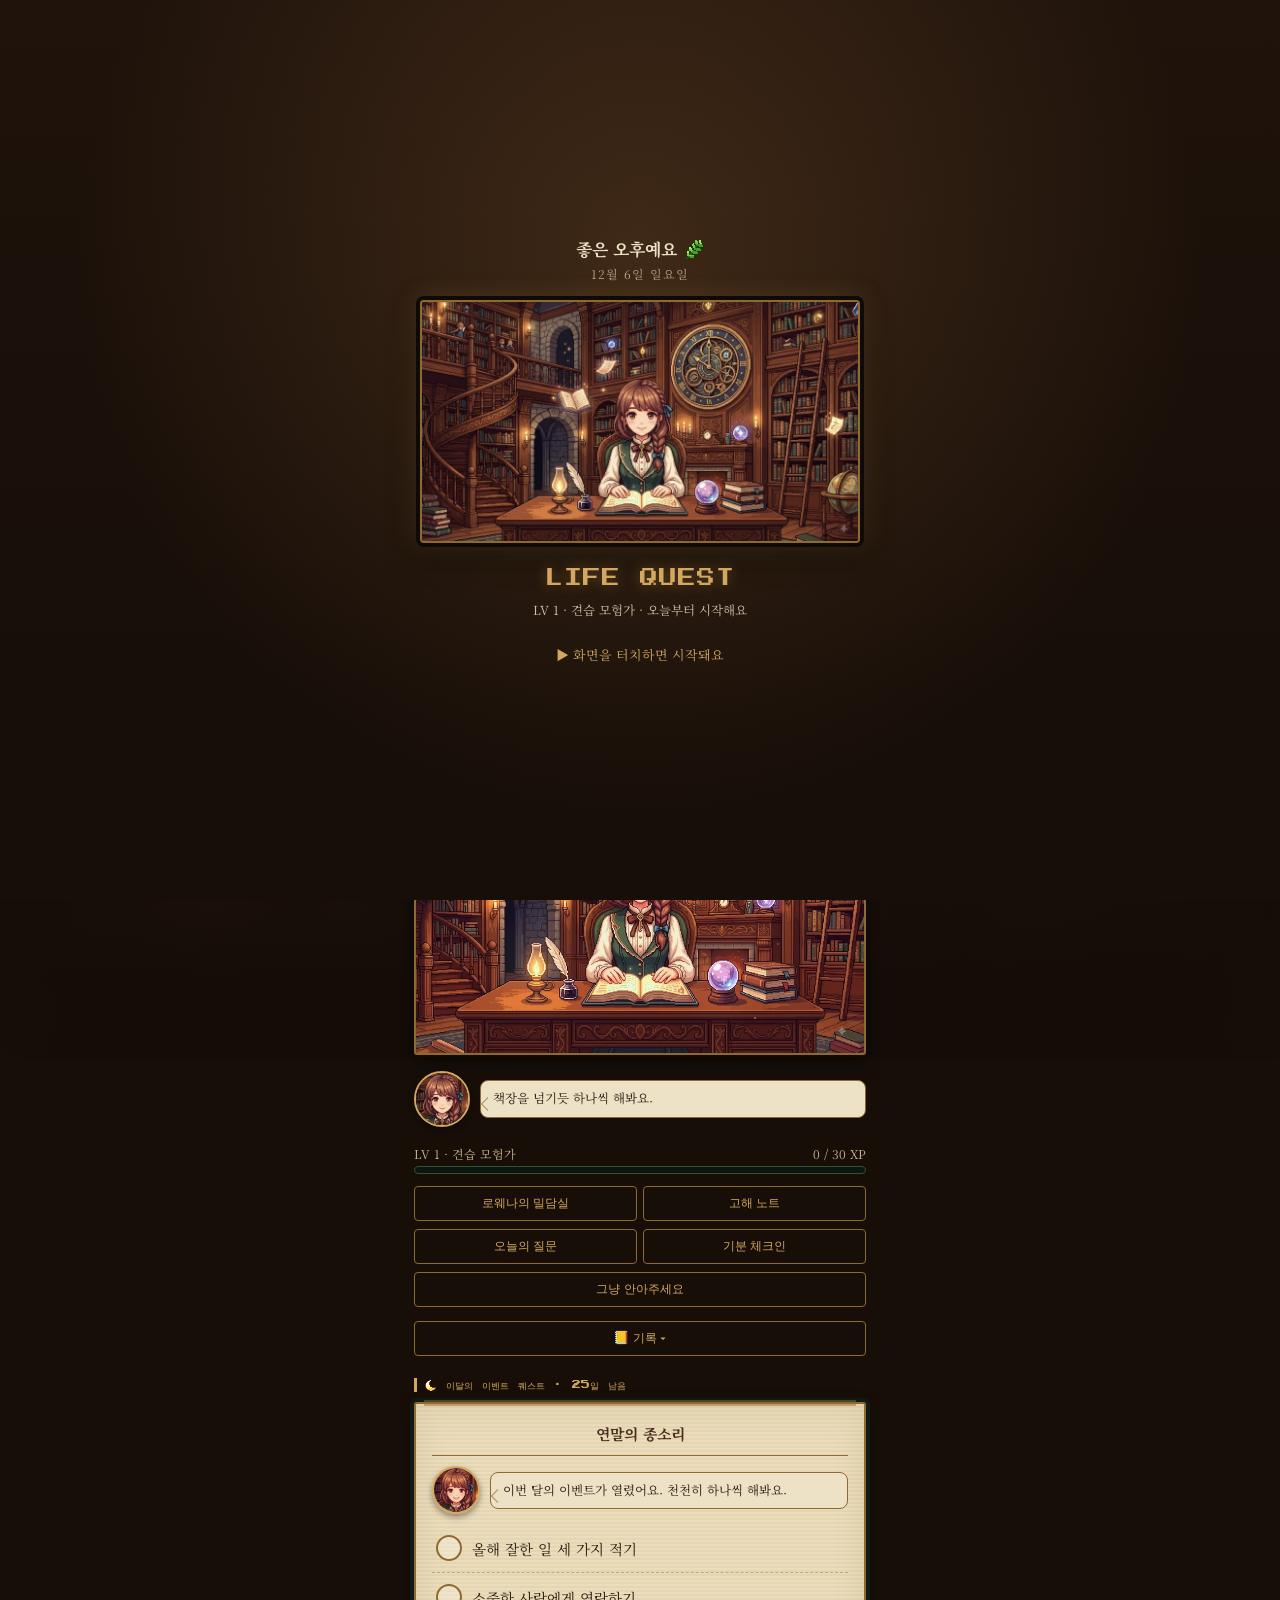
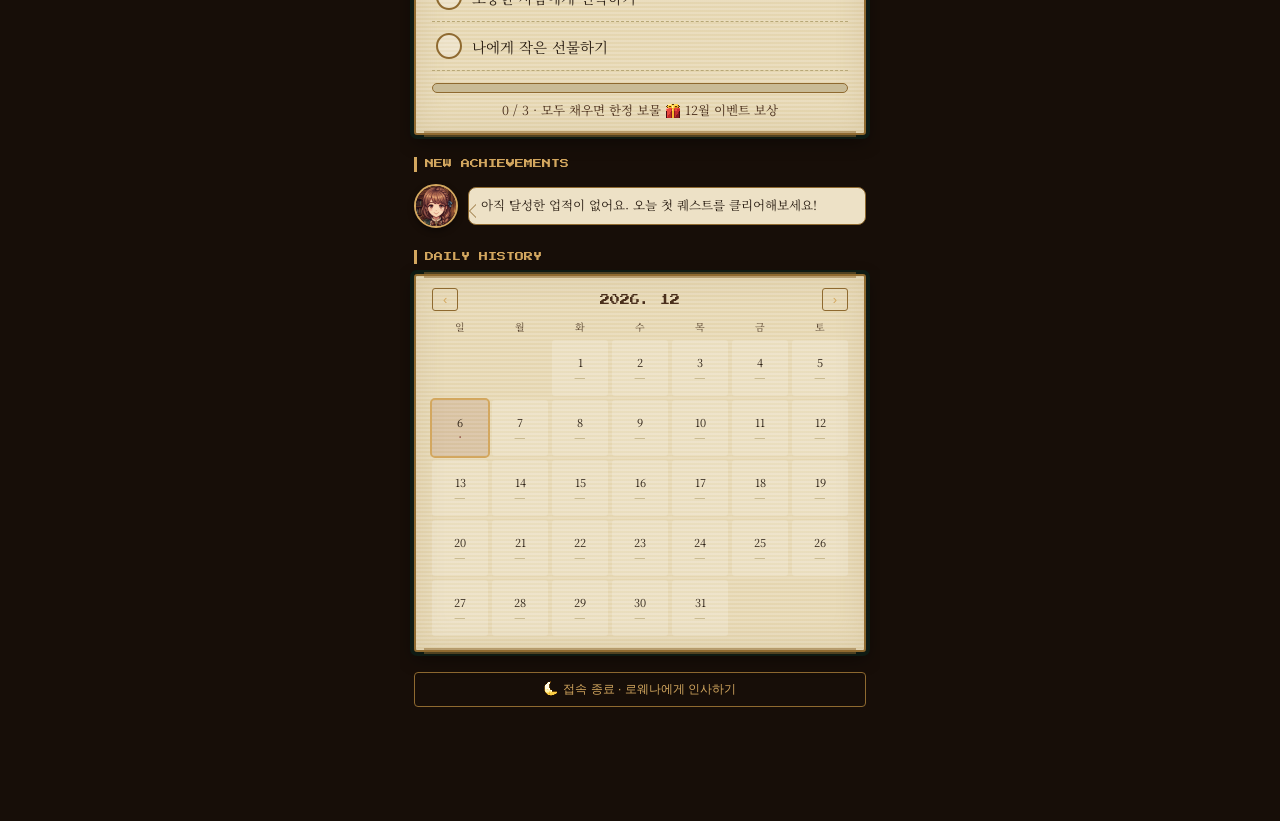
==== index.html @ e491087d "core.js를 다섯 파일로 나누기 (업데이트 묶음 작업 중) - core.js(훅·대사 창고·상태·저장·홈) / core-quests.js / core-confess.js / c" ====
<!DOCTYPE html>
<html lang="ko">
<head>
<meta charset="UTF-8">
<meta name="viewport" content="width=device-width, initial-scale=1, minimum-scale=1, maximum-scale=1, user-scalable=no, viewport-fit=cover">
<title>LIFE QUEST</title>
<meta name="apple-mobile-web-app-capable" content="yes">
<meta name="mobile-web-app-capable" content="yes">
<meta name="apple-mobile-web-app-status-bar-style" content="black-translucent">
<meta name="apple-mobile-web-app-title" content="LIFE QUEST">
<meta name="theme-color" content="#0b140e">
<link rel="apple-touch-icon" href="assets/743d3d128d.png">
<link href="https://fonts.googleapis.com/css2?family=Press+Start+2P&family=Cinzel:wght@500;700&family=Noto+Serif+KR:wght@400;600;700&family=Noto+Sans+KR:wght@400;500;700&display=swap" rel="stylesheet">
<style>
:root{
  --bg:#170e08; --bg2:#1e130a;
  --parch:#ede1c6; --parch2:#e2d2a9;
  --gold:#d3a75f; --gold-d:#8f6a30;
  --ink:#2b1f14; --ink-soft:#5a4530;
  --teal:#4d6b40; --burgundy:#7a3229; --brown:#4a2f1c;
  --ok:#5a7a3e;
  box-sizing:border-box; padding-top:env(safe-area-inset-top,0px); padding-bottom:env(safe-area-inset-bottom,0px);
}
*{box-sizing:border-box;}
html{background:#170e08 !important;} body{background:transparent !important;} #bgBase{position:fixed;left:0;top:0;right:0;bottom:-160px;z-index:-2;pointer-events:none;background-color:#170e08;} html::before{content:"";position:fixed;top:0;left:0;right:0;height:env(safe-area-inset-top,0px);background:#0b140e;z-index:99999;pointer-events:none;} html,body{height:100%;}
body{
  margin:0; background: radial-gradient(ellipse at 50% 0%, #241609 0%, var(--bg) 65%);
  background-attachment:fixed;
  color:var(--parch); font-family:'Noto Serif KR',serif; overflow-x:hidden;
}
.app{max-width:480px;margin:0 auto;min-height:100vh;display:flex;flex-direction:column;position:relative;}
header.top{
  padding:18px 16px 10px; text-align:center; border-bottom:1px solid #2a3d2c;
  background:linear-gradient(#0f1c13,#0e1a13);
}
header.top h1{
  font-family:'Press Start 2P',cursive; letter-spacing:1px; font-size:15px; margin:0; color:var(--gold); line-height:1.5;
  text-shadow:0 0 12px rgba(201,162,75,.25);
}
header.top .date{font-size:12px; color:#9db091; margin-top:4px; letter-spacing:1px;}
main{flex:1; padding:16px 14px calc(104px + env(safe-area-inset-bottom,0px)); overflow-y:auto;}
.screen{display:none;} .screen.active{display:block;}

.scroll-panel{
  background: repeating-linear-gradient(0deg, var(--parch) 0px, var(--parch2) 2px, var(--parch) 4px);
  color:var(--ink); border:2px solid var(--gold-d); border-radius:3px;
  box-shadow:0 0 0 4px #0e1a13, 0 6px 18px rgba(0,0,0,.45), inset 0 0 30px rgba(139,111,58,.15);
  padding:16px 16px 14px; margin-bottom:16px; position:relative;
}
.scroll-panel::before,.scroll-panel::after{content:'';position:absolute;left:8px;right:8px;height:6px;background:var(--gold-d);opacity:.5;}
.scroll-panel::before{top:-4px;} .scroll-panel::after{bottom:-4px;}
.panel-title{font-family:'Press Start 2P',cursive;text-align:center;font-size:11px;letter-spacing:0;line-height:1.8;color:var(--brown);border-bottom:1px solid var(--gold-d);padding-bottom:8px;margin-bottom:10px;}
.panel-sub{text-align:center;font-size:11px;color:var(--ink-soft);margin-top:-8px;margin-bottom:10px;}

.quest-row{display:flex;align-items:center;gap:10px;padding:11px 4px;border-bottom:1px dashed #b8a877;}
.quest-row:last-of-type{border-bottom:none;}
.check{
  width:26px;height:26px;flex:none;border:2px solid var(--gold-d);border-radius:50%;
  display:flex;align-items:center;justify-content:center;font-size:14px;color:transparent;
  background:rgba(255,255,255,.25);
}
.quest-row.done .check{background:var(--gold);color:#2b1e08;content:'✓';}
.quest-row.done .check::after{content:'✦';}
.quest-row .label{flex:1;font-size:14.5px;}
.quest-row.done .label{color:var(--ink-soft);text-decoration:line-through;}
.qr-actions{display:none;gap:6px;}
.small-x{border:none;background:none;color:var(--burgundy);font-size:16px;padding:2px 6px;cursor:pointer;}

.clear-strip{margin-top:12px;text-align:center;}
.clear-strip .frac{font-family:'Press Start 2P',cursive;font-size:15px;color:var(--brown);}
.bar{height:10px;background:#c9bb96;border:1px solid var(--gold-d);border-radius:5px;overflow:hidden;margin:8px 0;}
.bar > i{display:block;height:100%;background:linear-gradient(90deg,var(--gold-d),var(--gold));}
.status-word{font-family:'Press Start 2P',cursive;letter-spacing:0;font-size:11px;margin-top:8px;line-height:1.7;}
.status-word.clear{color:var(--ok);} .status-word.notclear{color:var(--burgundy);}

.gold-btn{
  font-family:'Press Start 2P',cursive;letter-spacing:0;font-size:9px;background:linear-gradient(#d9b969,var(--gold-d));
  color:#241a08;border:1px solid #6f571f;border-radius:4px;padding:10px 14px;font-size:13px;
  width:100%;margin-top:6px;cursor:pointer;
}
.ghost-btn{background:transparent;border:1px solid var(--gold-d);color:var(--gold);border-radius:4px;padding:8px 12px;font-size:12px;cursor:pointer;}
.section-h{font-family:'Press Start 2P',cursive;color:var(--gold);letter-spacing:0;font-size:9px;line-height:1.6;margin:22px 0 10px;padding-left:2px;border-left:3px solid var(--gold);padding-left:8px;}

.quest-card{
  background:linear-gradient(#16261a,#111e15);border:1px solid #33502f;border-radius:4px;padding:14px;margin-bottom:12px;
  box-shadow:inset 0 0 0 1px rgba(201,162,75,.08);
}
.quest-card .qname{font-weight:700;color:var(--parch);font-size:15px;}
.quest-card .qdesc{font-size:12px;color:#a8b79e;margin:4px 0 8px;}
.quest-card .bar{background:#0c1610;border-color:#33502f;}
.quest-card .bar > i{background:linear-gradient(90deg,var(--teal),#5f9c8f);}
.quest-card .meta{display:flex;justify-content:space-between;font-size:11px;color:#8fa387;margin-top:6px;}
.locked-tag{color:var(--burgundy);font-size:11px;letter-spacing:1px;}
.unlocked-tag{color:var(--gold);font-size:11px;letter-spacing:1px;}

.seal{
  display:flex;gap:12px;align-items:flex-start;background:linear-gradient(#16261a,#111e15);
  border:1px solid #33502f;border-radius:4px;padding:12px 14px;margin-bottom:10px;
}
.seal .icon{font-size:22px;width:36px;text-align:center;flex:none;}
.seal.locked{opacity:.5;}
.seal .t{font-family:'Noto Serif KR',serif;font-weight:700;font-size:14px;letter-spacing:0;line-height:1.5;color:var(--gold);}
.seal .d{font-size:12px;color:#a8b79e;margin-top:2px;}

.treasure-row{display:flex;justify-content:space-between;align-items:center;background:linear-gradient(#16261a,#111e15);border:1px solid #33502f;border-radius:4px;padding:12px 14px;margin-bottom:10px;}
.treasure-row .t{font-size:14px;} .treasure-row .redeemed{color:#6f8564;font-size:11px;}

nav.bottom{
  position:fixed;bottom:0;left:0;right:0;display:flex;justify-content:center;
  padding-bottom:env(safe-area-inset-bottom,0px);background:#0b140e;border-top:1px solid var(--gold-d);
}
nav.bottom .inner{
  max-width:480px;width:100%;display:flex;background:#0b140e;
}
nav.bottom button{
  flex:1;background:none;border:none;color:#7f9375;padding:11px 2px 9px;font-size:10px;font-family:'Noto Serif KR',serif;
  letter-spacing:.5px;display:flex;flex-direction:column;align-items:center;gap:3px;
}
nav.bottom button.active{color:var(--gold);}
nav.bottom button .ic{font-size:17px;}

input,select,textarea{
  width:100%;font-family:inherit;background:#d6c7a0;border:1px solid var(--gold-d);border-radius:3px;
  padding:8px;font-size:16px;color:var(--ink);margin-bottom:8px;
}
label{font-size:11px;color:var(--ink-soft);display:block;margin-bottom:2px;}
.field-row{margin-bottom:8px;}
.mini-x{background:none;border:1px solid var(--burgundy);color:var(--burgundy);border-radius:3px;font-size:11px;padding:3px 8px;cursor:pointer;}
.qm-group{background:linear-gradient(#16261a,#111e15);border:1px solid #33502f;border-radius:4px;padding:12px;margin-bottom:14px;}
.qm-group h3{font-family:'Press Start 2P',cursive;font-size:9px;color:var(--gold);letter-spacing:0;line-height:1.6;margin:0 0 10px;}
.inline{display:flex;gap:6px;}
.toast{
  position:fixed;top:calc(env(safe-area-inset-top,0px) + 14px);left:50%;max-width:calc(100vw - 32px);box-sizing:border-box;transform:translateX(-50%);background:#1a2b1c;border:1px solid var(--gold);
  color:var(--gold);padding:12px 22px;border-radius:4px;font-family:'Press Start 2P',cursive;letter-spacing:0;font-size:10px;line-height:1.6;
  z-index:99;opacity:0;pointer-events:none;transition:opacity .4s, transform .4s;text-align:center;
}
.toast.show{opacity:1;transform:translateX(-50%) translateY(6px);}
.empty{text-align:center;color:#6f8564;font-size:13px;padding:20px 0;}

.cal-head{display:flex;justify-content:space-between;align-items:center;margin-bottom:8px;}
.cal-head button{background:none;border:1px solid var(--gold-d);color:var(--gold);border-radius:3px;padding:3px 10px;font-size:13px;}
.cal-head .m{font-family:'Press Start 2P',cursive;letter-spacing:0;color:var(--brown);font-size:10px;}
.cal-grid{display:grid;grid-template-columns:repeat(7,1fr);gap:4px;text-align:center;}
.cal-grid .dow{font-size:10px;color:var(--ink-soft);padding-bottom:2px;}
.cal-day{aspect-ratio:1;display:flex;flex-direction:column;align-items:center;justify-content:center;border-radius:3px;font-size:11px;background:rgba(255,255,255,.18);cursor:pointer;}
.cal-day.blank{background:none;cursor:default;}
.cal-day .mark{font-size:13px;line-height:1;}
.cal-day.clear .mark{color:var(--ok);} .cal-day.notclear .mark{color:var(--burgundy);} .cal-day.nodata .mark{color:#b8a877;}
.cal-day.today{outline:2px solid var(--gold);}

.modal-overlay{position:fixed;inset:0;background:rgba(6,12,8,.72);z-index:80;display:none;align-items:flex-end;justify-content:center;}
.modal-overlay.show{display:flex;}
.modal-box{max-width:480px;width:100%;max-height:86vh;overflow-y:auto;background:var(--parch);color:var(--ink);
  border-top:2px solid var(--gold-d);border-radius:10px 10px 0 0;padding:18px 18px calc(20px + env(safe-area-inset-bottom,0px));}
.modal-box h2{font-family:'Press Start 2P',cursive;font-size:12px;color:var(--brown);margin:0 0 8px;letter-spacing:0;line-height:1.6;}
.modal-box .mdesc{font-size:12.5px;color:var(--ink-soft);margin-bottom:12px;}
.modal-close{float:right;background:none;border:none;font-size:18px;color:var(--ink-soft);cursor:pointer;}
.milestone{display:flex;align-items:center;gap:8px;padding:6px 0;font-size:13px;border-bottom:1px dashed #b8a877;}
.milestone .m-check{width:18px;color:var(--gold-d);}
.milestone.mdone .m-check{color:var(--ok);}
.milestone.mdone{color:var(--ink-soft);text-decoration:line-through;}
.modal-sec-h{font-family:'Press Start 2P',cursive;font-size:8px;letter-spacing:0;line-height:1.6;color:var(--gold-d);margin:16px 0 8px;}
.chip{display:inline-block;background:#d9c9a2;border:1px solid var(--gold-d);border-radius:10px;padding:2px 9px;font-size:11px;margin:2px 4px 2px 0;}
.theme-block{border:1px solid var(--gold-d);border-radius:4px;padding:10px 10px 6px;margin-bottom:10px;background:rgba(255,255,255,.15);}
.theme-block.archived{opacity:.45;}
.theme-head{display:flex;justify-content:space-between;align-items:center;margin-bottom:6px;}
.theme-head .tname{font-weight:700;font-size:13.5px;}
.theme-head .tacts button{background:none;border:none;font-size:13px;padding:2px 4px;cursor:pointer;color:var(--brown);}
.pl-row{display:flex;justify-content:space-between;align-items:center;font-size:12.5px;padding:5px 4px;border-bottom:1px dashed #b8a877;}
.pl-row:last-child{border-bottom:none;}
.mascot-row{display:flex;gap:10px;align-items:center;margin:12px 0 18px;}
.mascot-row .fx{flex:none;filter:drop-shadow(0 3px 4px rgba(0,0,0,.35));}
.speech-bubble{flex:1;background:var(--parch);color:var(--ink);border:1px solid var(--gold-d);border-radius:8px;padding:9px 12px;font-size:12.5px;line-height:1.4;position:relative;}
.speech-bubble:before{content:'';position:absolute;left:-7px;top:16px;border:7px solid transparent;border-right-color:var(--gold-d);}
.speech-bubble:after{content:'';position:absolute;left:-5px;top:17px;border:6px solid transparent;border-right-color:var(--parch);}
header.top .h1row{display:flex;align-items:center;justify-content:center;gap:8px;}
.qdesc2{font-size:11.5px;margin-top:2px;opacity:.75;line-height:1.4;font-weight:400}
.qm-group .small-x{color:var(--gold);padding:8px 9px;font-size:15px}
header.top{position:relative}
.music-btn{position:absolute;right:12px;top:16px;width:36px;height:36px;border-radius:50%;border:1px solid var(--gold-d);background:transparent;color:var(--gold);font-size:16px;opacity:.55;cursor:pointer}
.music-btn.on{opacity:1;background:rgba(209,168,86,.18);box-shadow:0 0 10px rgba(209,168,86,.4)}
.mascot{position:relative;display:inline-block;flex:none}
.mfx{position:absolute;right:-8px;top:-8px;font-size:15px;font-style:normal;animation:twinkle 1.4s ease-in-out infinite}
.mfx.zz{font-size:12px;color:var(--gold);font-family:'Press Start 2P',cursive}.mfx.zz b{font-size:9px}
.m-clear img{box-shadow:0 0 0 2px var(--gold),0 0 16px 5px rgba(233,190,90,.7)!important}
.m-sleepy img{filter:brightness(.7) saturate(.6)}
@keyframes breathe{0%,100%{transform:scale(1)}50%{transform:scale(1.05)}}
@keyframes tilt{0%,100%{transform:rotate(-3deg)}50%{transform:rotate(3deg)}}
@keyframes hop{0%,100%{transform:translateY(0)}35%{transform:translateY(-9px)}}
@keyframes twinkle{0%,100%{opacity:.25;transform:scale(.6)}50%{opacity:1;transform:scale(1.2)}}
.stamp{position:fixed;inset:0;z-index:120;display:none;align-items:center;justify-content:center;background:linear-gradient(rgba(10,6,3,.55),rgba(10,6,3,.78)),var(--libimg) center/cover}
.stamp.show{display:flex}
.stampwrap{position:relative}
.stamp .ring{width:230px;height:230px;border-radius:50%;border:5px double var(--gold);background:radial-gradient(circle,#3d2612,#1c110a);box-shadow:0 0 34px rgba(233,190,90,.55),inset 0 0 22px rgba(0,0,0,.65);display:flex;flex-direction:column;align-items:center;justify-content:center;text-align:center;gap:6px;animation:stampIn .45s cubic-bezier(.2,1.4,.4,1) both}
@keyframes stampIn{0%{transform:scale(2.6) rotate(-14deg);opacity:0}100%{transform:scale(1) rotate(-6deg);opacity:1}}
.stamp .big{font-family:'Press Start 2P',cursive;font-size:14px;color:var(--gold);line-height:1.5}
.stamp .big.kr{font-family:'Noto Serif KR',serif;font-weight:700;font-size:22px;letter-spacing:2px}
.stamp .sub{font-size:13px;color:var(--parch);padding:0 16px;line-height:1.4}
.sp{position:absolute;color:var(--gold);font-size:20px;animation:twinkle 1s ease-in-out infinite}
@media (prefers-reduced-motion:reduce){.mascot img,.mfx,.sp{animation:none!important}}
#modalBox.menu-mode{background:#879b84;color:#232f26}
.menu-mode .modal-close{color:#232f26}
.mb-head{padding:2px 2px 10px;border-bottom:2px solid #2b3a2e;margin-bottom:12px}
.mb-404{font-family:'Noto Serif KR',serif;font-size:15px;margin-left:6px;color:#2b3a2e}
.mb-title{font-family:'Noto Serif KR',serif;font-size:46px;line-height:1.05;letter-spacing:-2px;font-weight:600;color:#2b3a2e}
.mb-cat{font-family:'Noto Serif KR',serif;font-size:22px;text-align:center;margin:18px 0 8px;color:#2b3a2e;letter-spacing:-1px}
.mb-box{background:#d3e1d1;border:2px solid #2f3f33;padding:10px 14px}
.mb-item{display:flex;justify-content:space-between;gap:10px;padding:7px 0;font-family:'Noto Sans KR',sans-serif}
.mb-n{font-weight:700;font-size:14.5px}
.mb-d{font-size:10.5px;opacity:.75;margin-top:1px;line-height:1.35}
.mb-p{font-weight:700;font-size:14px;white-space:nowrap}
.mb-info{font-family:'Noto Sans KR',sans-serif;font-size:12.5px;font-weight:500;line-height:1.8;text-align:center}
.mb-empty{font-family:'Noto Sans KR',sans-serif;font-size:12.5px;text-align:center;padding:14px 4px;line-height:1.6}
.mb-btn{background:transparent;border:1.5px solid #2f3f33;color:#232f26;border-radius:3px;padding:9px 12px;font-size:12px;font-family:'Noto Sans KR',sans-serif;cursor:pointer}
.rc-sum{font-size:12.5px;margin:6px 0 4px;color:var(--brown);line-height:1.5}
.night{position:fixed;inset:0;z-index:100;display:none;flex-direction:column;align-items:center;justify-content:center;padding:28px 22px;background:linear-gradient(rgba(14,12,34,.80),rgba(8,7,16,.94)),var(--libimg) center/cover;color:#d9d3f0;text-align:center;overflow-y:auto}
.night.show{display:flex}
.night .nstar{position:absolute;color:#e9dcae;animation:twinkle 3s ease-in-out infinite}
.night .nbub{background:#171528;border:1px solid #4a4570;border-radius:10px;padding:14px 16px;font-size:14px;line-height:1.7;max-width:360px;margin:14px 0}
.night .nq{font-family:'Noto Serif KR',serif;font-size:17px;line-height:1.8;color:#eadfb8;max-width:340px;margin:10px 0}
.night .nq small{display:block;margin-top:8px;font-size:12px;color:#9d97c0}
.night .nbtn{background:transparent;border:1px solid #6a63a0;color:#d9d3f0;border-radius:6px;padding:10px 18px;font-size:13px;margin:6px 4px;font-family:inherit;cursor:pointer}
.night textarea{background:#12101f;border-color:#4a4570;color:#e6e0f7;max-width:340px}
.night .big{font-family:'Press Start 2P',cursive;font-size:14px;color:#eadfb8;margin:8px 0}
.night-btn{width:100%;margin:0 0 14px;padding:13px;border-radius:6px;border:1px solid #6a63a0;background:linear-gradient(#26234a,#171530);color:#e6dfa9;font-family:inherit;font-size:14px;cursor:pointer}
.night-btn.glow{box-shadow:0 0 14px rgba(160,150,255,.5);animation:breathe 3s ease-in-out infinite}
.night-done{font-size:12px;color:#9d97c0;text-align:center;margin:0 0 14px;line-height:1.7}.night-done a{color:var(--gold);text-decoration:underline}
.gold-bar{text-align:center;color:var(--gold);font-family:'Press Start 2P',cursive;font-size:11px;margin-bottom:12px;line-height:1.8}
.ask-ov{position:fixed;inset:0;z-index:200;background:rgba(6,12,8,.7);display:none;align-items:center;justify-content:center;padding:20px}
.ask-ov.show{display:flex}
.ask-box{width:100%;max-width:340px;background:var(--parch);color:var(--ink);border:2px solid var(--gold-d);border-radius:6px;padding:16px}
.ask-t{font-weight:700;font-size:14px;margin-bottom:10px;line-height:1.5;white-space:pre-line}
.ask-box .ghost-btn{color:var(--brown);flex:1}
.ask-box .gold-btn{flex:1;margin:0;padding:8px}
.pager{display:flex;justify-content:center;align-items:center;gap:16px;margin:14px 0 4px;color:var(--gold);font-family:'Press Start 2P',cursive;font-size:10px}
.pager button{background:none;border:1px solid var(--gold-d);color:var(--gold);border-radius:3px;padding:6px 18px;font-size:16px;cursor:pointer}
.pager button:disabled{opacity:.3}
.ftabs{display:flex;gap:6px;margin-bottom:12px}
.ftabs button{flex:1;background:none;border:1px solid var(--gold-d);color:#a8b79e;border-radius:14px;padding:6px 0;font-size:12px;font-family:inherit;cursor:pointer}
.ftabs button.on{background:rgba(209,168,86,.2);color:var(--gold)}
.lvbar{font-size:12px;color:#c9b88f;margin:0 0 12px}.lvbar .bar{background:#0c1610;border-color:#33502f;height:8px;margin:4px 0}

#splash{position:fixed;inset:0;z-index:300;background:radial-gradient(ellipse at 50% 28%,rgba(120,80,45,.38),transparent 62%),linear-gradient(#1f130b,#170e08 78%);display:flex;flex-direction:column;align-items:center;justify-content:center;padding:24px 0;transition:opacity .7s;overflow:hidden}
#splash::before{content:'';position:absolute;inset:max(10px,env(safe-area-inset-top,0px)) 10px max(10px,env(safe-area-inset-bottom,0px));pointer-events:none}
#splash.hide{opacity:0;pointer-events:none}
#splash>*{position:relative;z-index:1}
#splash #ffs{position:absolute;inset:0;z-index:0;pointer-events:none}
.ff{position:absolute;bottom:-10px;border-radius:50%;background:#f3d88a;box-shadow:0 0 8px 2px rgba(243,216,138,.7);opacity:0;animation:spFloat linear infinite}
@keyframes spFloat{0%{transform:translate(0,0);opacity:0}15%{opacity:.9}85%{opacity:.55}100%{transform:translate(var(--dx),-108vh);opacity:0}}
@keyframes spBlink{0%,100%{opacity:.25}50%{opacity:1}}
#splash .sp-hi{font-family:'Noto Serif KR',serif;font-weight:700;font-size:17px;color:var(--parch)}
#splash .sp-date{font-size:12px;color:#b8a486;margin:4px 0 18px;letter-spacing:1px}
#splash img{width:min(84%,440px);height:auto;border:2px solid var(--gold-d);border-radius:4px;box-shadow:0 0 0 4px #0e0a06,0 0 28px rgba(211,167,95,.25),0 10px 30px rgba(0,0,0,.6);display:block}
#splash .st{margin-top:26px;font-family:'Press Start 2P',cursive;font-size:18px;color:var(--gold);text-shadow:0 0 14px rgba(201,162,75,.4);letter-spacing:1px}
#splash .sp-info{margin-top:14px;font-size:12.5px;color:var(--parch);opacity:.85}
#splash .ss{margin-top:26px;font-size:13px;color:var(--gold);animation:spBlink 1.6s ease-in-out infinite}
@media (prefers-reduced-motion:reduce){.ff,#splash .ss{animation:none!important}}
#martyPop{position:fixed;left:max(10px,calc((100vw - 480px)/2 + 10px));bottom:calc(84px + env(safe-area-inset-bottom,0px));z-index:200;pointer-events:none;display:none}
#martyPop.show{display:block}
.mp-in{position:relative;width:80px;animation:mpIn 2.3s ease both}
.mp-in img{width:80px;height:auto;image-rendering:pixelated;display:block;pointer-events:auto;filter:drop-shadow(0 0 10px rgba(243,216,138,.55));animation:mpBob 1.2s steps(2) infinite}
.mp-s{position:absolute;color:#f3d88a;text-shadow:0 0 8px rgba(243,216,138,.9);font-style:normal;animation:mpTw 1s ease-in-out infinite}
.mp-s.a{left:-8px;top:8px;font-size:18px}.mp-s.b{right:-4px;top:-6px;font-size:14px;animation-delay:.3s}.mp-s.c{left:40%;bottom:-10px;font-size:12px;animation-delay:.6s}
@keyframes mpIn{0%{opacity:0;transform:translate(-44px,14px) scale(.6)}12%{opacity:1;transform:translate(0,0) scale(1.08)}20%{transform:translate(0,0) scale(1)}82%{opacity:1;transform:translate(0,0) scale(1)}100%{opacity:0;transform:translate(0,-10px) scale(1)}}
@keyframes mpBob{0%,100%{transform:translateY(0)}50%{transform:translateY(-3px)}}
@keyframes mpTw{0%,100%{opacity:.25;transform:scale(.7)}50%{opacity:1;transform:scale(1.15)}}
@media (prefers-reduced-motion:reduce){.mp-in img{display:none}.mp-in{animation:none;width:60px;height:40px}}

/* ===== 홈: 로웨나의 서재 (시간대별 조명) ===== */
.lowena-scene{position:relative;margin:0 0 16px;border:2px solid var(--gold-d);border-radius:3px;overflow:hidden;background:#0e0a06;box-shadow:0 0 0 3px #0e0a06,0 6px 18px rgba(0,0,0,.5);aspect-ratio:2400/1792;--b:1;--s:1;--se:0;--c:#fff;--g:0}
.lowena-scene img{display:block;width:100%;height:100%;object-fit:cover;filter:brightness(var(--b)) saturate(var(--s)) sepia(var(--se));transition:filter 1.6s ease}
.lowena-scene .rs-tint{position:absolute;inset:0;pointer-events:none;mix-blend-mode:multiply;background-color:var(--c);transition:background-color 1.6s ease}
.lowena-scene .rs-glow{position:absolute;inset:0;pointer-events:none;mix-blend-mode:screen;opacity:var(--g);transition:opacity 1.6s ease;animation:rsFlick 3.6s ease-in-out infinite;
background:
radial-gradient(circle at 27% 74.5%,rgba(255,200,110,.85),transparent 14%),
radial-gradient(circle at 68.5% 78%,rgba(190,150,255,.65),transparent 12%),
radial-gradient(circle at 70.5% 71%,rgba(255,140,60,.5),transparent 13%),
radial-gradient(circle at 62% 51%,rgba(255,205,120,.6),transparent 9%),
radial-gradient(circle at 82.5% 48%,rgba(255,205,120,.5),transparent 6%)}
@keyframes rsFlick{0%,100%{filter:brightness(1)}50%{filter:brightness(.86)}}
.lowena-scene .rs-px{position:absolute;inset:0;width:100%;height:100%;pointer-events:none;image-rendering:pixelated;image-rendering:crisp-edges}
.lowena-scene[data-light="dawn"]{--b:.86;--s:.9;--se:.08;--c:#d5cdf0;--g:.55}
.lowena-scene[data-light="morning"]{--b:1;--s:1.02;--se:.04;--c:#f7f1e0;--g:.2}
.lowena-scene[data-light="day"]{--b:1.08;--s:1.05;--se:0;--c:#f3f6ff;--g:.1}
.lowena-scene[data-light="afternoon"]{--b:1;--s:1.1;--se:.12;--c:#ffe8c4;--g:.3}
.lowena-scene[data-light="evening"]{--b:.8;--s:1.05;--se:.2;--c:#dcae7c;--g:.85}
.lowena-scene[data-light="night"]{--b:.66;--s:.9;--se:0;--c:#8f9be0;--g:1}
/* 창밖 풍경 (아치 창 위치에 맞춰 잘라낸 하늘). 밤에는 원본 밤하늘 그대로 */
.rs-window{position:absolute;left:var(--wl,25%);top:var(--wt,11.7%);width:var(--ww,5.3%);height:var(--wh,16.2%);pointer-events:none;overflow:hidden;-webkit-mask-image:var(--wm);mask-image:var(--wm);-webkit-mask-size:100% 100%;mask-size:100% 100%;-webkit-mask-repeat:no-repeat;mask-repeat:no-repeat;
background:var(--sky,none);opacity:var(--wo,0);transition:opacity 1.6s ease}
.rs-window i{position:absolute;display:block}
.rs-window .sun{left:var(--sx,50%);top:var(--sy,50%);width:var(--ss,30%);aspect-ratio:1;border-radius:50%;transform:translate(-50%,-50%);background:var(--sc,#fff);box-shadow:0 0 5px 2px var(--sg,transparent);opacity:var(--so,0)}
.rs-window .cloud{height:13%;border-radius:20px;background:var(--cc,#fff);opacity:var(--co,0);filter:blur(.4px)}
.rs-window .c1{left:8%;top:30%;width:58%}
.rs-window .c2{left:38%;top:52%;width:60%}
.rs-window .stars{inset:0;opacity:var(--st,0);background:radial-gradient(circle at 25% 20%,#fff 0 .8px,transparent 1.3px),radial-gradient(circle at 72% 12%,#fff 0 .8px,transparent 1.3px),radial-gradient(circle at 55% 38%,#fff 0 .8px,transparent 1.3px)}
.lowena-scene[data-light="dawn"]{--wo:1;--sky:linear-gradient(#2a2f6b 0%,#6a5b9e 45%,#e59a9a 80%,#ffc99a 100%);--sx:55%;--sy:92%;--ss:30%;--sc:#ffe2a8;--sg:rgba(255,190,130,.8);--so:.95;--st:.55;--co:0}
.lowena-scene[data-light="morning"]{--wo:1;--sky:linear-gradient(#8ec5ee 0%,#bfe0f3 55%,#fff0c2 100%);--sx:38%;--sy:62%;--ss:28%;--sc:#fff3b0;--sg:rgba(255,235,150,.8);--so:1;--st:0;--co:.55;--cc:#fff}
.lowena-scene[data-light="day"]{--wo:1;--sky:linear-gradient(#3f9be8 0%,#79c3f5 60%,#b9e4fb 100%);--sx:68%;--sy:24%;--ss:26%;--sc:#fffbe0;--sg:rgba(255,255,220,.8);--so:1;--st:0;--co:.95;--cc:#fff}
.lowena-scene[data-light="afternoon"]{--wo:1;--sky:linear-gradient(#63adea 0%,#a9d3ef 45%,#ffe0a0 100%);--sx:70%;--sy:58%;--ss:28%;--sc:#ffd97a;--sg:rgba(255,200,100,.85);--so:1;--st:0;--co:.6;--cc:#fff3dc}
.lowena-scene[data-light="evening"]{--wo:1;--sky:linear-gradient(#3b2f74 0%,#a8508a 40%,#ff8a5c 78%,#ffc36b 100%);--sx:48%;--sy:88%;--ss:36%;--sc:#ffb45a;--sg:rgba(255,140,70,.85);--so:1;--st:.4;--co:.5;--cc:#ff9d7a}
.lowena-scene[data-light="night"]{--wo:0}
@media (prefers-reduced-motion:reduce){.lowena-scene .rs-glow{animation:none}.lowena-scene img,.lowena-scene .rs-tint,.lowena-scene .rs-glow,.rs-window{transition:none}}
</style>
<link rel="manifest" href="manifest.json">
<style>#screen-master input,#screen-master select,#screen-master textarea{background:#d6c7a0;border-color:#8a6a2a;color:#2a1c0c}#screen-master input::placeholder,#screen-master textarea::placeholder{color:#6f5d3c}#screen-master select option{background:#e2d2a9;color:#2a1c0c}</style>
<style>.tg-list{margin-top:4px}.tg{display:flex;align-items:center;justify-content:space-between;gap:10px;padding:4px 0;border-bottom:1px dashed rgba(138,106,42,.35)}.tg span{font-size:13px;flex:1;min-width:0}.tg select{width:74px!important;flex:none;padding:4px 6px;font-size:13px;margin:0}.lab-btns,.row1{gap:4px}.row1 .ghost-btn,.lab-btns .ghost-btn{flex:1 1 0;min-width:0;padding:8px 2px;font-size:11.5px;white-space:nowrap;overflow:hidden;text-overflow:ellipsis}</style>
<link rel="stylesheet" href="style.css">
</head>
<body>
<div id="splash"><div id="ffs"></div><div class="sp-hi" id="spHi"></div><div class="sp-date" id="spDate"></div><img id="splashImg" alt=""><div class="st">LIFE QUEST</div><div class="sp-info" id="spInfo"></div><div class="ss">▶ 화면을 터치하면 시작돼요</div></div>
<div class="app">
  <header class="top"><div class="h1row"><span id="headerFox"></span><h1>LIFE QUEST</h1></div><div class="date" id="topDate"></div><button class="music-btn" id="musicBtn" onclick="toggleBgm()" aria-label="배경음악">♪</button></header>
  <div class="toast" id="toast"></div>
  <div class="stamp" id="stamp" onclick="skipStamp()"></div>
  <div class="night" id="night"></div>
  <div class="ask-ov" id="askOv"></div>
  <main>

    <!-- HOME -->
    <section class="screen active" id="screen-home">
      <div class="scroll-panel">
        <div class="panel-title">🕯️ TODAY'S QUEST 🕯️</div>
        <div class="panel-sub" id="homeDate"></div>
        <div id="dailyList"></div>
        <div class="clear-strip">
          <div class="frac" id="clearFrac">0 / 0</div>
          <div class="bar"><i id="clearBar" style="width:0%"></i></div>
          <div class="status-word" id="clearWord"></div>
          <div id="passRow" style="margin-top:8px"></div>
        </div>
      </div>
      <div id="homeLowena" class="lowena-scene" data-light="day"><img id="lowenaSceneImg" alt="로웨나가 책을 펼치고 앉아 있는 마법 도서관"><div class="rs-window" aria-hidden="true"><i class="stars"></i><i class="sun"></i><i class="cloud c1"></i><i class="cloud c2"></i></div><div class="rs-tint"></div><div class="rs-glow"></div><canvas class="rs-px" aria-hidden="true"></canvas></div>
      <div id="homeMascot"></div>
      <div id="homeNight"></div>
      <div id="homeConfess"></div>
      <div class="inline" style="margin-bottom:14px"><button class="ghost-btn" style="flex:1" id="recBtn" onclick="recToggle()">📒 기록 ▾</button></div>
      <div id="recBox" style="display:none"><div class="inline" style="margin-bottom:8px"><button class="ghost-btn" style="flex:1" onclick="openWeekly()">📊 주간 리뷰</button><button class="ghost-btn" style="flex:1" onclick="openStats()">📈 통계</button></div>
      <div class="inline" style="margin-bottom:14px"><button class="ghost-btn" style="flex:1" onclick="openCodex()">📖 이벤트 도감</button><button class="ghost-btn" style="flex:1" onclick="openMonthly(0)">🗓 월간 리포트</button></div></div>
      <div id="homeEvent"></div>
      <div class="section-h">NEW ACHIEVEMENTS</div>
      <div id="homeAchievePreview" class="empty">아직 달성한 업적이 없습니다</div>

      <div class="section-h">DAILY HISTORY</div>
      <div class="scroll-panel" style="padding-top:12px">
        <div class="cal-head">
          <button onclick="calShift(-1)">‹</button>
          <div class="m" id="calMonthLabel"></div>
          <button onclick="calShift(1)">›</button>
        </div>
        <div class="cal-grid" id="calGrid"></div>
      </div>
      <div class="inline" style="margin:20px 0 10px"><button class="ghost-btn" style="flex:1" onclick="lowenaBye()">🌙 접속 종료 · 로웨나에게 인사하기</button></div>
    </section>

    <!-- QUESTS -->
    <section class="screen" id="screen-quests">
      <div class="section-h">MAIN QUEST</div>
      <div id="mainQuestList"></div>
      <div class="section-h">SUB QUEST</div>
      <div id="subQuestList"></div>
    </section>

    <!-- ACHIEVEMENTS -->
    <section class="screen" id="screen-achieve">
      <div class="section-h">ACHIEVEMENT ARCHIVE</div>
      <div class="inline" style="margin-bottom:14px"><button class="ghost-btn" style="flex:1" onclick="openYear()">🎆 올해의 LIFE QUEST</button></div>
      <div id="achieveList"></div>
    </section>

    <!-- TREASURE -->
    <section class="screen" id="screen-treasure">
      <div class="section-h">TREASURE ROOM</div>
      <div id="treasureList"></div>
      <button class="gold-btn" id="addRewardBtn" onclick="addReward()">+ 새 보상 추가</button>
    </section>

    <!-- QUEST MASTER -->
    <section class="screen" id="screen-master">
      <div class="section-h">⚙ QUEST MASTER</div>

      <div class="qm-group">
        <h3>DAILY QUEST 편집</h3>
        <div id="dqEditList"></div>
        <button class="gold-btn" onclick="mtNewDQ()">+ 마티와 함께 새 퀘스트 만들기</button>
      </div>

      <div class="qm-group">
        <h3>RULE EDITOR</h3>
        <label>하루 시작 시각 (한국시간 · 이 시각 전의 밤은 전날로 계산 · 추천 6시)</label><select id="dayStartSel" onchange="mtRule('day',this)"><option value="0">0시</option><option value="1">1시</option><option value="2">2시</option><option value="3">3시</option><option value="4">4시</option><option value="5">5시</option><option value="6">6시 (추천)</option></select>
        <label>CLEAR 기준 (%) · 추천 75%</label>
        <select id="clearPercentSelect" onchange="mtRule('clear',this)">
          <option value="70">70%</option><option value="75">75%</option>
          <option value="80">80%</option><option value="85">85%</option><option value="90">90%</option>
        </select>
      </div>

      <div class="qm-group">
        <h3>업적 편집</h3>
        <div id="achEditList"></div>
        <button class="gold-btn" onclick="openAchModal()">+ 새 업적 만들기</button>
      </div>

      <div class="qm-group">
        <h3>알레센도의 기념일 장부</h3>
        <label>생일이나 기념일을 적어 두면 그날 알레센도가 챙겨 줘요. (12월 30~31일엔 알레센도가 올해 결산도 해 줘요)</label>
        <div id="anniList"></div>
        <input id="anniName" maxlength="20" placeholder="이름 (예: 엄마 생일, 결혼기념일)">
        <label for="anniY">날짜 (매년 같은 월·일에 챙겨요)</label>
        <div class="inline" id="anniSel" style="gap:6px"><select id="anniY" aria-label="년"></select><select id="anniM" aria-label="월"></select><select id="anniD" aria-label="일"></select></div>
        <button class="gold-btn" onclick="lqAnniAdd()">장부에 적기</button>
        <div class="inline" style="margin-top:10px"><button class="ghost-btn" onclick="lqRetroNow(true)">지난달 회고 보기</button><button class="ghost-btn" onclick="lqYearNow(true)">올해 결산 미리 보기</button></div>
      </div>

      <div class="qm-group">
        <h3>로웨나 & 마티</h3>
        <div class="tg-list"><div class="tg"><span>로웨나 반응 대사</span><select id="lwReactSel" onchange="setLw('lowenaReact',this.value==='1')"><option value="1">켬</option><option value="0">끔</option></select></div><div class="tg"><span>로웨나 인사 (앱 켤 때)</span><select id="lowenaGreetSel" onchange="setLw('lowenaGreet',this.value==='1')"><option value="1">켬</option><option value="0">끔</option></select></div><div class="tg"><span>로웨나 가끔 말 걸기</span><select id="lowenaChatSel" onchange="setLw('lowenaChat',this.value==='1')"><option value="1">켬</option><option value="0">끔</option></select></div><div class="tg"><span>로웨나 취향 대사</span><select id="lwTasteSel" onchange="setLwTaste(this.value)"><option value="some">가끔</option><option value="often">자주</option><option value="off">끔</option></select></div><div class="tg"><span>밀담실 (고해성사)</span><select id="cfSel" onchange="setLw('confess',this.value==='1')"><option value="1">켬</option><option value="0">끔</option></select></div><div class="tg"><span>잠들기 전 이야기</span><select id="lwStorySel" onchange="setLw('sleepStory',this.value==='1')"><option value="1">켬</option><option value="0">끔</option></select></div><div class="tg"><span>마티 등장 (반짝)</span><select id="martySel" onchange="setLw('martyPop',this.value==='1')"><option value="1">켬</option><option value="0">끔</option></select></div><div class="tg"><span>마티 잡담</span><select id="martyChatSel" onchange="setLw('martyChat',this.value==='1')"><option value="1">켬</option><option value="0">끔</option></select></div><div class="tg"><span>웰라·시나 등장</span><select id="wlSel" onchange="setWella(this.value==='1')"><option value="1">켬</option><option value="0">끔</option></select></div></div>
        <div class="inline" style="margin-top:10px"><button class="ghost-btn" onclick="martyQuestGuide(true)">퀘스트 안내</button><button class="ghost-btn" onclick="martyShow(null)">마티 불러보기</button><button class="ghost-btn" onclick="lowenaShow()">로웨나 불러보기</button></div>
        <label>로웨나 AI 대화 · Anthropic API 키 (이 기기에만 저장 · 백업에는 포함되지 않아요)</label>
         <input id="dcKey" type="password" autocomplete="off" placeholder="sk-ant-..." onchange="dcSaveKey(this.value)">
         <label>로웨나가 앱 진행 상황 읽기 (골드·퀘스트·업적 · 읽기 전용, 바꿀 수 없어요)</label>
         <select id="lwStateSel" onchange="dcStateToggle(this.value==='1')"><option value="1">읽기</option><option value="0">읽지 않기</option></select>
         <label>대화 기록·장기 기억 남기기 (끄면 대화가 저장되지 않고 기억에도 남지 않아요)</label>
         <select id="dcSaveSel" onchange="dcSaveToggle(this.value==='1')"><option value="1">남기기</option><option value="0">남기지 않기 (기억하지 않기)</option></select>
         <div class="inline row1" style="margin-top:8px"><button class="ghost-btn" onclick="dcWipe()">대화 모두 삭제</button><button class="ghost-btn" onclick="dcTest()">연결 테스트</button><button class="ghost-btn" onclick="dcClearKey()">키 삭제</button></div>
         <div style="font-size:11px;color:#a99a76;line-height:1.5;margin-top:6px">밀담실의 <b>💬 길게 얘기하고 싶어요</b> 버튼으로 이야기해요. 보낸 글은 Anthropic 서버로 전송되고 사용량만큼 API 요금이 나가니 콘솔에서 월 사용 한도를 걸어 두세요. 키 칸에 <b>demo</b>를 넣으면 서버 없이 화면만 시험해 볼 수 있어요.</div>
        <div class="inline" style="margin-top:14px;border-top:1px dashed var(--gold-d);padding-top:10px"><button class="ghost-btn" style="color:#b5533c;border-color:#b5533c" onclick="resetAllData()">모든 기록 초기화</button></div>
      </div>
      <div class="qm-group">
        <h3>배경 그림</h3>
        <label>탭 배경 그림 (언제든 '없음'으로 되돌릴 수 있어요)</label>
        <select id="bgPatSel" onchange="setBgPattern(this.value)"><option value="castle">밤의 성</option><option value="sky">별이 총총한 하늘</option><option value="candles">떠다니는 촛불</option><option value="circle">큰 마법진</option><option value="none">없음 (원래 배경)</option></select>
        <label>도트 애니메이션 (반짝이는 픽셀아트 배경)</label>
        <select id="bgPxSel" onchange="setBgPixel(this.value==='1')"><option value="1">켜기</option><option value="0">끄기 (부드러운 그림)</option></select>
      </div>
      <div class="qm-group">
        <h3>사운드</h3>
        <div class="inline" style="margin-bottom:10px"><button class="ghost-btn" id="sfxBtn" onclick="toggleSfx()">효과음</button><button class="ghost-btn" id="bgmBtn" onclick="toggleBgm()">배경음악</button></div>
        <label style="color:#c9b88f">배경음악 볼륨</label>
        <input type="range" id="volRange" min="0" max="100" oninput="setVol(this.value)">
        <label style="color:#c9b88f">효과음 볼륨 (손을 떼면 미리 들려줘요)</label>
        <input type="range" id="sfxVolRange" min="0" max="100" oninput="setSfxVol(this.value)" onchange="try{sfx('tick')}catch(e){}">
        <div style="font-size:11px;color:#a99a76;line-height:1.5">배경음악은 앱을 열면 자동으로 준비되고, 브라우저 규칙상 첫 터치 때 시작돼요. 효과음은 기본 켜짐이에요. 아이폰 무음 스위치가 켜져 있으면 소리가 안 날 수 있어요. 화면 위쪽 ♪ 버튼으로도 배경음악을 켜고 끌 수 있어요.</div>
      </div>

      <div class="qm-group">
        <h3>BACKUP · 저장 / 복원</h3>
        <div class="mdesc" style="font-size:12px;color:#c9b88f;margin-bottom:8px" id="backupInfo"></div>
        <button class="gold-btn" onclick="exportBackup()">백업 코드 만들기</button>
        <textarea id="backupText" rows="4" style="margin-top:8px" placeholder="여기에 백업 코드가 나타나요. 복원할 땐 이 칸에 붙여넣으세요."></textarea>
        <div class="inline row1" style="margin-top:6px">
          <button class="ghost-btn" onclick="copyBackup()">복사</button>
          <button class="ghost-btn" onclick="importBackup()">코드로 복원</button>
          <button class="ghost-btn" onclick="downloadBackup()">파일로 저장</button>
          <button class="ghost-btn" onclick="document.getElementById('backupFile').click()">파일에서 복원</button>
          <input type="file" id="backupFile" accept=".json,.txt,application/json,text/plain" style="display:none" onchange="importBackupFile(this)">
        </div>
        <div class="inline" style="margin-top:6px"><button class="ghost-btn" id="undoRestoreBtn" style="display:none" onclick="undoRestore()">↩ 복원 전 기록으로 되돌리기</button></div>
        <div class="mdesc" id="autoBackupInfo" style="font-size:12px;color:#c9b88f;margin-top:10px"></div>
        <div class="inline row1" style="margin-top:6px"><button class="ghost-btn" id="autoRestoreBtn" style="display:none" onclick="restoreAuto()">🗂 자동 백업에서 복원</button><button class="ghost-btn" onclick="downloadCSV()">📄 기록 CSV 내보내기</button></div>
        <div style="font-size:11px;color:#a99a76;margin-top:8px;line-height:1.5">복사한 코드는 메모 앱이나 카카오톡 '나에게 보내기'에 붙여넣어 보관하세요. 복원하면 현재 기록이 코드 내용으로 덮어써집니다.</div>
      </div>

      <div class="qm-group">
        <h3>MAIN / SUB QUEST 진행도 수정</h3>
        <div id="progressEditList"></div>
      </div>
    </section>

  </main>

  <nav class="bottom"><div class="inner">
    <button data-s="home" class="active"><span class="ic">⌂</span>HOME</button>
    <button data-s="quests"><span class="ic">⚔</span>QUESTS</button>
    <button data-s="achieve"><span class="ic">✦</span>ACHIEVEMENTS</button>
    <button data-s="treasure"><span class="ic">◈</span>TREASURE</button>
    <button data-s="master"><span class="ic">⚙</span>QUEST MASTER</button>
  </div></nav>

  <div class="modal-overlay" id="modalOverlay" onclick="if(event.target===this)closeModal()">
    <div class="modal-box" id="modalBox"></div>
  </div>
</div>

<script src="core.js"></script>
<script src="core-quests.js"></script>
<script src="core-confess.js"></script>
<script src="core-extras.js"></script>
<script src="core-boot.js"></script>
<script>(function(){ /* 기념일 날짜: 아이폰 date 입력칸이 카드를 넘치는 문제를 피하려고 년·월·일 선택으로 */
function fill(id,a,lab){ var s=document.getElementById(id); if(s) s.innerHTML='<option value="">'+lab+'</option>'+a.map(function(v){ return '<option value="'+v+'">'+v+'</option>'; }).join(''); }
var y=new Date().getFullYear(), ys=[], ms=[], ds=[], i; for(i=y+1;i>=y-90;i--) ys.push(i); for(i=1;i<=12;i++) ms.push(i); for(i=1;i<=31;i++) ds.push(i);
fill('anniY',ys,'년'); fill('anniM',ms,'월'); fill('anniD',ds,'일');
})();</script>


<script src="lowena-react.js"></script>








<style>
/* 길게 눌러도 저장/공유/복사/텍스트 선택이 되지 않게 (모든 화면, 입력창만 예외) */
html,body,body *{-webkit-touch-callout:none;-webkit-user-select:none;user-select:none}
img,svg,canvas,picture{-webkit-user-drag:none}
input,textarea,select,[contenteditable="true"],input *,textarea *{-webkit-user-select:text;user-select:text;-webkit-touch-callout:default}
/* 더블탭 확대·핀치 확대·탭 하이라이트·이미지 끌기/미리보기 차단 */
html,body,body *{-webkit-tap-highlight-color:transparent}
html,body{touch-action:manipulation;-webkit-text-size-adjust:100%;text-size-adjust:100%}
img,svg,canvas,picture{-webkit-user-drag:none;user-drag:none}
a,a *{-webkit-touch-callout:none}
</style>
<script>
(function(){
  const IMG='img,svg,canvas,picture,.lowena-scene,#splash,.stamp,#byeScreen', FIELD='input,textarea,select,[contenteditable="true"]';
  document.addEventListener('contextmenu',function(e){ const t=e.target; if(!t||!t.closest) return; if(t.closest(FIELD)) return; e.preventDefault(); },true);
  const inField=function(n){ const el=n&&(n.nodeType===1?n:n.parentElement); return !!(el&&el.closest&&el.closest(FIELD)); };
  document.addEventListener('selectstart',function(e){ if(!inField(e.target)) e.preventDefault(); },true);
  document.addEventListener('copy',function(e){ if(!inField(e.target)) e.preventDefault(); },true);
  document.addEventListener('selectionchange',function(){ const a=document.activeElement; if(a&&a.matches&&a.matches(FIELD)) return; const sel=window.getSelection&&window.getSelection(); if(sel&&!sel.isCollapsed) sel.removeAllRanges(); });
  document.addEventListener('dragstart',function(e){ const t=e.target; if(t&&(t.tagName==='IMG'||(t.closest&&t.closest('.lowena-scene')))) e.preventDefault(); },true);
  function lock(root){ (root.querySelectorAll?root.querySelectorAll('img'):[]).forEach(function(im){ im.draggable=false; }); }
  lock(document);
  /* iOS 핀치/제스처 확대 차단 */
  ['gesturestart','gesturechange','gestureend'].forEach(function(t){ document.addEventListener(t,function(e){ e.preventDefault(); },{passive:false}); });
  /* 두 손가락 터치 확대 차단 (구형 브라우저용) */
  document.addEventListener('touchmove',function(e){ if(e.touches&&e.touches.length>1) e.preventDefault(); },{passive:false});
  /* 더블클릭으로 글자 선택되는 것 차단 (입력창 제외) */
  document.addEventListener('dblclick',function(e){ if(!inField(e.target)) e.preventDefault(); },true);
  /* PC: Ctrl+휠, Ctrl +/- 확대 차단 */
  window.addEventListener('wheel',function(e){ if(e.ctrlKey) e.preventDefault(); },{passive:false});
  document.addEventListener('keydown',function(e){ if((e.ctrlKey||e.metaKey)&&['+','-','=','0'].indexOf(e.key)>-1) e.preventDefault(); },true);
  new MutationObserver(function(ms){ ms.forEach(function(m){ m.addedNodes.forEach(function(n){ if(n.nodeType!==1) return; if(n.tagName==='IMG') n.draggable=false; lock(n); }); }); }).observe(document.documentElement,{childList:true,subtree:true});
})();
</script>
<style>
/* 자동 백업 알림: 마티가 폴짝폴짝 */
.mp-all.bk .mp-in{animation:bkHop .9s ease-in-out 4!important}
.mp-bk{position:absolute;right:-16px;top:14px;font-size:24px;font-style:normal;animation:bkFloat 1.1s ease-in-out infinite;filter:drop-shadow(0 0 6px rgba(243,216,138,.85))}
@keyframes bkHop{0%,100%{transform:translateY(0) rotate(0)}35%{transform:translateY(-16px) rotate(-7deg)}65%{transform:translateY(0) rotate(5deg)}80%{transform:translateY(-5px)}}
@keyframes bkFloat{0%,100%{transform:translateY(0) scale(1)}50%{transform:translateY(-7px) scale(1.18)}}
@media (prefers-reduced-motion:reduce){.mp-all.bk .mp-in,.mp-bk{animation:none!important}}
</style>
<script src="extras-fx.js"></script>



<script src="stories/stories.js"></script>
<script src="stories/story_gu.js"></script>
<script src="stories/story_ar.js"></script>
<script src="stories/story_genji.js"></script>
<script src="stories/story_genji2.js"></script>
<script src="stories/story_genji3.js"></script>
<script src="stories/story_genji4.js"></script>
<script src="stories/story_soseki.js"></script>
<script src="stories/story_soseki2.js"></script>
<script src="stories/story_soseki3.js"></script>
<script src="stories/story_birthday.js"></script>
<script src="stories/story_halloween.js"></script>
<script src="stories/story_winter.js"></script>
<script src="stories/story_asks.js"></script>
<script src="lowena-talk.js"></script>





<script src="marty.js"></script>



<script src="treasure-cast.js"></script>
<script src="banter.js"></script>











<script src="cameos.js"></script>
<script src="birthday.js"></script>
<script src="halloween.js"></script>
<script src="seasons.js"></script>
<script src="health.js"></script>


<script src="lines.js"></script>
<script>if('serviceWorker' in navigator) window.addEventListener('load',function(){ navigator.serviceWorker.register('sw.js').catch(function(){}); });</script>

<script src="lowena-ai.js"></script>
<script src="bubbles.js"></script>
<script src="pixmoji.js"></script>

</body>
</html>
---- style.css ----
/* core.js */
.cf-bn{display:block;width:100%;max-height:120px;object-fit:cover;border-radius:6px;margin:0 0 8px;image-rendering:pixelated}.mg-black{display:flex;align-items:center;justify-content:center;font-size:34px;height:58px;background:#1b1426;border:1px solid #5b4780;border-radius:8px}.mg-magic{width:104px!important;border-radius:6px;filter:drop-shadow(0 0 8px rgba(160,120,255,.7))!important}.mg-row{display:flex;gap:10px;align-items:flex-start;margin-bottom:12px}.mg-img{width:58px;height:auto;flex:none;image-rendering:pixelated;filter:drop-shadow(0 0 6px rgba(243,216,138,.5))}.mg-box .speech-bubble{white-space:pre-line;font-size:13px;line-height:1.55}.mg-opt{display:flex;flex-direction:column;align-items:flex-start;gap:2px;width:100%;text-align:left;background:#d6c7a0;border:1px solid var(--gold-d);border-radius:5px;padding:9px 11px;margin-bottom:7px;color:var(--ink);font-family:inherit;font-size:13px;cursor:pointer}.mg-opt span{font-size:11px;color:var(--ink-soft)}.mg-foot{display:flex;gap:8px;margin-top:10px}.mg-box input{width:100%;box-sizing:border-box}

/* core.js */
.cfb{background:transparent;border:1px solid var(--gold-d);color:var(--gold-d);border-radius:4px;padding:8px 12px;font-size:13px;cursor:pointer;font-family:inherit}.cfb.on{background:var(--gold-d);color:var(--parch)}.cf-ta{width:100%;box-sizing:border-box;background:var(--parch);color:var(--ink);border:1px solid var(--gold-d);border-radius:3px;padding:8px;font-size:16px;font-family:inherit;resize:vertical}.cf-ent{border-top:1px dashed var(--gold-d);padding:10px 0}.cf-ent .m{font-size:11px;color:var(--ink-soft)}.cf-ent .t{white-space:pre-wrap;font-size:14px;margin:4px 0}.cf-ent .r{font-size:13px;color:var(--ink-soft);font-style:italic}.cf-star{background:none;border:none;cursor:pointer;font-size:13px;margin-left:6px;padding:0;vertical-align:middle}

/* core.js */
.cf-fu{font-size:12.5px;color:var(--ink);border:1px solid var(--gold-d);border-radius:6px;padding:8px 10px;margin-bottom:10px;cursor:pointer;background:rgba(243,216,138,.08);line-height:1.5}.cf-fu:hover{background:rgba(243,216,138,.16)}

/* core.js */
.cf-room{position:fixed;inset:0;z-index:70;display:none;flex-direction:column;align-items:center;overflow-y:auto;padding:calc(env(safe-area-inset-top,0px) + 16px) 16px calc(env(safe-area-inset-bottom,0px) + 24px);background:radial-gradient(ellipse at 50% 92%,rgba(255,170,70,.30),transparent 58%),radial-gradient(ellipse at 50% 28%,rgba(120,70,30,.30),transparent 65%),linear-gradient(#1a0f08,#0f0805 82%);color:#f3e6c4}.cf-room.show{display:flex;animation:cfRoomIn .7s ease both}@keyframes cfRoomIn{from{opacity:0}to{opacity:1}}.cf-glow{position:fixed;inset:0;pointer-events:none;background:radial-gradient(circle at 50% 100%,rgba(255,190,90,.24),transparent 55%);animation:cfFlick 3.4s ease-in-out infinite}@keyframes cfFlick{0%,100%{opacity:.85}12%{opacity:1}23%{opacity:.7}41%{opacity:.98}58%{opacity:.78}77%{opacity:1}90%{opacity:.82}}.cf-candles{position:fixed;left:0;right:0;bottom:0;height:0;pointer-events:none}.cf-candle{position:absolute;bottom:calc(14px + env(safe-area-inset-bottom,0px));width:14px;height:46px;border-radius:3px 3px 2px 2px;background:linear-gradient(90deg,#d8c9a4,#f2e6c4 50%,#c7b58a)}.cf-candle:before{content:"";position:absolute;left:50%;top:-22px;width:11px;height:19px;margin-left:-5.5px;border-radius:50% 50% 50% 50%/62% 62% 38% 38%;background:radial-gradient(ellipse at 50% 70%,#fff6c8 0%,#ffcf6b 45%,rgba(255,140,40,0) 78%);box-shadow:0 0 18px 8px rgba(255,170,70,.45);animation:cfFlame 1.3s ease-in-out infinite;transform-origin:50% 100%}.cf-candle:after{content:"";position:absolute;left:50%;top:-4px;width:2px;height:6px;margin-left:-1px;background:#3a2a1a}@keyframes cfFlame{0%,100%{transform:scale(1,1) rotate(-1deg)}25%{transform:scale(.94,1.08) rotate(2deg)}50%{transform:scale(1.04,.95) rotate(-2deg)}75%{transform:scale(.96,1.06) rotate(1deg)}}.cf-inner{position:relative;z-index:1;width:min(440px,100%);margin:auto 0;display:flex;flex-direction:column;align-items:center;gap:12px;padding:34px 0 76px}.cf-face{width:112px;height:112px;border-radius:50%;border:2px solid var(--gold);box-shadow:0 0 26px rgba(255,180,80,.35),0 4px 14px rgba(0,0,0,.6);overflow:hidden;flex:none;background:#2a1a0e}.cf-face img{width:100%;height:100%;object-fit:cover;display:block;transition:opacity .25s}.cf-hi{font-size:13.5px;line-height:1.6;text-align:center;min-height:44px;color:#f3e6c4;white-space:pre-line}.cf-room .cf-ta{background:rgba(40,25,14,.78);color:#f6ecd2;border-color:rgba(209,168,86,.6);width:100%}.cf-room .cfb{color:#e8d7a8;border-color:rgba(209,168,86,.6)}.cf-room .cfb.on{background:var(--gold-d);color:var(--parch)}.cf-x{position:fixed;top:calc(env(safe-area-inset-top,0px) + 10px);right:12px;z-index:2;background:rgba(30,18,10,.6);border:1px solid rgba(209,168,86,.5);color:#e8d7a8;border-radius:14px;padding:5px 12px;font-size:12px;cursor:pointer;font-family:inherit}body.cf-room-on .modal-overlay{background:rgba(8,4,2,.42)}body.cf-room-on #lowenaPop{display:none!important}body.cf-room-on:not(.cf-cele) #martyPop{display:none!important}@media (prefers-reduced-motion:reduce){.cf-glow,.cf-candle:before{animation:none}.cf-room.show{animation:none}}

/* core.js */
.cf-tools{display:flex;flex-wrap:wrap;gap:6px;justify-content:center}.cf-tools .cfb{font-size:12px;padding:6px 10px}.cf-tools .cfb.on{background:#b5533c;border-color:#b5533c;color:#fff3e0}.cf-pulse{animation:cfPulse 1.6s ease-in-out infinite}@keyframes cfPulse{0%,100%{box-shadow:0 0 0 0 rgba(255,190,90,0)}50%{box-shadow:0 0 12px 3px rgba(255,190,90,.55)}}.cf-note{font-size:11px;color:#a99a76;text-align:center;line-height:1.5;margin-top:-6px}.cf-fire{position:fixed;z-index:4;pointer-events:none;overflow:hidden;border-radius:3px;mix-blend-mode:screen;background:linear-gradient(to top,rgba(255,110,20,.95),rgba(255,190,80,.75) 45%,rgba(255,220,140,0));animation:cfFireUp 2.3s ease-in forwards}@keyframes cfFireUp{0%{clip-path:inset(100% 0 0 0);opacity:.95}60%{clip-path:inset(0 0 0 0);opacity:.95}100%{clip-path:inset(0 0 0 0);opacity:0}}.cf-embers{position:fixed;z-index:4;pointer-events:none}.cf-ember{position:absolute;bottom:0;width:4px;height:4px;border-radius:50%;background:#ffc46b;box-shadow:0 0 8px 2px rgba(255,150,50,.8);opacity:0;animation:cfEmber var(--d,1.8s) ease-out var(--w,0s) forwards}@keyframes cfEmber{0%{opacity:0;transform:translate(0,0)}15%{opacity:1}100%{opacity:0;transform:translate(var(--x,0px),-170px)}}.cf-ta.cf-burning{animation:cfBurnTxt 2.3s ease-in forwards}@keyframes cfBurnTxt{0%{opacity:1;filter:none}40%{opacity:.85;filter:brightness(1.6) sepia(1)}100%{opacity:0;filter:blur(4px) brightness(.3);transform:translateY(-16px)}}@keyframes cfBurnFade{to{opacity:0}}.cf-breath{position:fixed;inset:0;z-index:6;display:flex;flex-direction:column;align-items:center;justify-content:center;gap:16px;padding:24px;background:rgba(12,6,3,.92);animation:cfRoomIn .5s ease both}.cf-b-ring{width:230px;height:230px;display:flex;align-items:center;justify-content:center}.cf-b-c{width:110px;height:110px;border-radius:50%;background:radial-gradient(circle at 50% 40%,#ffe6a8,#f0b45a 60%,rgba(240,150,60,.25));box-shadow:0 0 40px 10px rgba(255,170,70,.35);transform:scale(1)}.cf-b-t{font-size:20px;color:#f6e6bd;min-height:30px;text-align:center}.cf-b-s{font-size:13px;color:#b7a67c;min-height:18px;text-align:center}.cf-hi{transition:opacity .8s}.cf-room.cf-sit .cf-inner>*:not(.cf-face):not(.cf-hi):not(#cfSitBox){display:none!important}.cf-room.cf-sit .cf-face{width:150px;height:150px}#cfSitBox{display:flex;flex-direction:column;align-items:center;gap:12px;margin-top:8px}.cf-sit-t{font-size:12px;color:#b7a67c;min-height:16px}@media (prefers-reduced-motion:reduce){.cf-fire,.cf-embers{display:none}.cf-ta.cf-burning{animation:cfBurnFade 1s forwards}.cf-b-c{transition:none!important}}

/* core.js */
.cf-recall{font-size:12px;color:var(--ink-soft);font-style:italic;border:1px dashed var(--gold-d);border-radius:6px;padding:6px 10px;margin-bottom:10px;cursor:pointer}.cf-recall:hover{background:rgba(243,216,138,.08)}

/* core.js */
#martyPop{z-index:1000;top:25%;bottom:auto;transform:translateY(-50%)}.mp-all{display:flex;flex-direction:column;align-items:flex-start;transform-origin:bottom left;animation:mpIn 3s ease both}.mp-in{animation:none!important}.mp-bub{max-width:min(250px,calc(100vw - 32px));background:var(--parch);color:var(--ink);border:1px solid var(--gold-d);border-radius:10px;padding:8px 12px;font-size:12.5px;line-height:1.45;position:relative;margin:0 0 10px 6px;box-shadow:0 4px 14px rgba(0,0,0,.4);pointer-events:auto;word-break:keep-all}.mp-bub b{display:block;font-size:11px;color:var(--gold-d);margin-bottom:2px}.mp-bub:after{content:'';position:absolute;left:34px;bottom:-8px;border:8px solid transparent;border-bottom:0;border-top-color:var(--parch)}

/* lowena-react.js */
.mt-qb{display:flex;flex-wrap:wrap;gap:6px;margin-top:8px}.mt-qb button{background:#d6c7a0;border:1px solid var(--gold-d);border-radius:12px;color:var(--ink);padding:5px 10px;font-size:12px;cursor:pointer;font-family:inherit}#mtGuide{margin-bottom:14px}#mtGuide .speech-bubble b{font-size:11px;color:var(--gold-d)}.mg-box .mg-foot .gold-btn,.mg-box .mg-foot .ghost-btn{flex:1}

/* lowena-react.js */
#lowenaPop{position:fixed;left:max(10px,calc((100vw - 480px)/2 + 10px));bottom:calc(84px + env(safe-area-inset-bottom,0px));z-index:1000;pointer-events:none;display:none;max-width:calc(100vw - 20px)}#lowenaPop.show{display:block}.rp-all{display:flex;align-items:flex-end;gap:8px;animation:rpIn 8s ease both}.rp-all .mascot{flex:none;pointer-events:auto}.rp-bub{max-width:min(230px,calc(100vw - 100px));background:var(--parch);color:var(--ink);border:1px solid var(--gold-d);border-radius:10px;padding:8px 12px;font-size:12.5px;line-height:1.5;position:relative;margin-bottom:8px;box-shadow:0 4px 14px rgba(0,0,0,.4);pointer-events:auto;word-break:keep-all}.rp-bub b{display:block;font-size:11px;color:var(--gold-d);margin-bottom:2px}.rp-bub:before{content:"";position:absolute;left:-7px;bottom:14px;border:7px solid transparent;border-left:0;border-right-color:var(--gold-d)}.rp-bub:after{content:"";position:absolute;left:-5px;bottom:15px;border:6px solid transparent;border-left:0;border-right-color:var(--parch)}@keyframes rpIn{0%{opacity:0;transform:translateY(10px)}9%{opacity:1;transform:none}90%{opacity:1}100%{opacity:0}}.rp-bub .rp-reply{display:block;margin-top:6px;background:transparent;border:1px solid var(--gold-d);color:var(--gold-d);border-radius:10px;padding:3px 9px;font-size:11px;cursor:pointer;font-family:inherit}

/* lowena-react.js */
.rp-bub{white-space:pre-line}#byeScreen{position:fixed;inset:0;z-index:350;display:none;flex-direction:column;align-items:center;justify-content:center;gap:14px;padding:24px;background:radial-gradient(ellipse at 50% 30%,rgba(120,80,45,.38),transparent 62%),linear-gradient(#1f130b,#170e08 78%);opacity:0;transition:opacity .6s}#byeScreen.show{display:flex}#byeScreen.in{opacity:1}#byeScreen .by-b{width:min(320px,100%);background:var(--parch);color:var(--ink);border:1px solid var(--gold-d);border-radius:10px;padding:14px 16px;font-size:14px;line-height:1.7;white-space:pre-line;box-shadow:0 6px 20px rgba(0,0,0,.5);position:relative;text-align:center}#byeScreen .by-b b{display:block;font-size:11px;color:var(--gold-d);margin-bottom:4px}#byeScreen .by-m{display:flex;align-items:center;gap:8px;width:min(320px,100%);font-size:12.5px;color:var(--parch)}#byeScreen .by-m img{width:44px;image-rendering:pixelated;filter:drop-shadow(0 0 6px rgba(243,216,138,.5));flex:none}#byeScreen .by-h{font-size:11.5px;color:#a99a76;text-align:center;line-height:1.5;min-height:17px}#byeScreen .by-f{display:flex;gap:8px;width:min(320px,100%)}#byeScreen .by-f button{flex:1;margin:0}

/* lowena-react.js */
.mp-bub{max-width:min(440px,calc(100vw - 24px));padding:8px 14px;line-height:1.5}.mp-bub b,.rp-bub b{display:block;margin:0 0 3px 0}.rp-all{flex-direction:column-reverse;align-items:flex-start;gap:6px}.rp-bub{max-width:min(440px,calc(100vw - 20px));margin:0;padding:8px 14px;line-height:1.5}.rp-bub:before{left:27px;top:auto;bottom:-8px;border:8px solid transparent;border-bottom:0;border-top-color:var(--gold-d)}.rp-bub:after{left:29px;top:auto;bottom:-6px;border:6px solid transparent;border-bottom:0;border-top-color:var(--parch)}

/* treasure-cast.js */
#evGive{position:fixed;inset:0;z-index:100000;display:none;align-items:center;justify-content:center;padding:calc(env(safe-area-inset-top,0px) + 16px) 16px calc(env(safe-area-inset-bottom,0px) + 16px);background:rgba(6,10,7,.86);opacity:0;transition:opacity .35s}#evGive.show{display:flex}#evGive.in{opacity:1}#evGive .eg-card{width:100%;max-width:440px;max-height:100%;overflow-y:auto;background:linear-gradient(#1a2a1d,#0f1a12);border:2px solid var(--gold-d);border-radius:8px;box-shadow:0 10px 40px rgba(0,0,0,.6),0 0 30px rgba(233,190,90,.18);padding:12px 12px 14px;transform:scale(.94);transition:transform .35s}#evGive.in .eg-card{transform:scale(1)}#evGive .eg-t{font-family:"Press Start 2P",cursive;font-size:11px;color:var(--gold);text-align:center;margin:4px 0 10px;line-height:1.6}#evGive img{width:100%;height:auto;display:block;border-radius:5px;border:1px solid var(--gold-d);image-rendering:auto}#evGive .eg-m{white-space:pre-line;color:#efe3c2;font-size:14px;line-height:1.65;margin:12px 4px 8px}#evGive .eg-r{font-size:12px;color:var(--gold);margin:0 4px 12px}#evGive .eg-b{display:flex;gap:8px}#evGive .eg-b button{flex:1}

/* treasure-cast.js */
.als-mo{font-size:12px;color:#b9c9a8;text-align:center;margin:0 0 10px;line-height:1.5}.als-scene{position:relative;margin:0 0 10px;border:2px solid var(--gold-d);border-radius:3px;overflow:hidden;background:#0e0a06;box-shadow:0 0 0 3px #0e0a06,0 6px 18px rgba(0,0,0,.5);aspect-ratio:2400/1792;--b:1;--s:1;--se:0;--c:#fff;--g:0;-webkit-touch-callout:none;-webkit-user-select:none;user-select:none}.als-scene img{display:block;width:100%;height:100%;object-fit:cover;filter:brightness(var(--b)) saturate(var(--s)) sepia(var(--se));-webkit-user-drag:none;pointer-events:none}.als-scene .als-tint{position:absolute;inset:0;pointer-events:none;mix-blend-mode:multiply;background-color:var(--c)}.als-scene .als-glow{position:absolute;inset:0;pointer-events:none;mix-blend-mode:screen;opacity:var(--g);animation:alsFl 3.4s ease-in-out infinite;background:radial-gradient(circle at 29% 17%,rgba(255,214,120,.85),transparent 13%),radial-gradient(circle at 70.5% 16.5%,rgba(255,186,90,.8),transparent 10%)}.als-scene .als-glow.g2{animation-duration:4.7s;animation-delay:-1.3s;background:radial-gradient(circle at 75% 58.5%,rgba(150,190,255,.65),transparent 11%),radial-gradient(circle at 90.5% 38.5%,rgba(255,140,60,.6),transparent 8%),radial-gradient(circle at 82% 36.5%,rgba(120,190,255,.5),transparent 6%)}@keyframes alsFl{0%,100%{filter:brightness(1)}18%{filter:brightness(.8)}34%{filter:brightness(1.1)}52%{filter:brightness(.86)}71%{filter:brightness(1.06)}}.als-scene[data-light="dawn"]{--b:.86;--s:.9;--se:.08;--c:#d5cdf0;--g:.55}.als-scene[data-light="morning"]{--b:1;--s:1.02;--se:.04;--c:#f7f1e0;--g:.2}.als-scene[data-light="day"]{--b:1.08;--s:1.05;--se:0;--c:#f3f6ff;--g:.1}.als-scene[data-light="afternoon"]{--b:1;--s:1.1;--se:.12;--c:#ffe8c4;--g:.3}.als-scene[data-light="evening"]{--b:.8;--s:1.05;--se:.2;--c:#dcae7c;--g:.85}.als-scene[data-light="night"]{--b:.66;--s:.9;--se:0;--c:#8f9be0;--g:1}.als-head{display:flex;gap:10px;align-items:flex-end;margin-bottom:12px}.als-pt{width:74px;height:94px;flex:none;border:2px solid var(--gold-d);border-radius:3px;overflow:hidden;background:#0e0a06}.als-pt img{width:100%;height:100%;object-fit:cover;object-position:50% 10%;display:block}.als-bub{flex:1;background:var(--parch);color:var(--ink);border:1px solid var(--gold-d);border-radius:8px;padding:8px 11px;font-size:13px;line-height:1.55}.als-bub b{display:block;font-size:11px;color:var(--brown);margin-bottom:2px}#treasureList .ftabs button{font-size:11.5px;padding:6px 0}.als-sub{margin-top:-2px}.gf-s{font-size:12px;color:#c9bf9a;line-height:1.6;margin:0 0 10px;padding:8px 10px;border:1px dashed var(--gold-d);border-radius:4px}.gf-s b{color:var(--gold)}.gf-card{border:1px solid #33502f;background:linear-gradient(#16261a,#111e15);border-radius:4px;padding:11px 13px;margin-bottom:10px;opacity:.8}.gf-card.can{border-color:var(--gold);box-shadow:0 0 10px rgba(233,190,90,.25);opacity:1}.gf-card.got{opacity:.55}.gf-card .top{display:flex;justify-content:space-between;align-items:center;gap:8px}.gf-card .t{font-size:14px}.gf-card .d{font-size:12px;color:#a8b79e;margin-top:4px;line-height:1.5}.gf-card .need{font-size:11px;color:#8d9c83;margin-top:6px}.gf-bar{height:4px;background:rgba(0,0,0,.35);border-radius:2px;margin-top:4px;overflow:hidden}.gf-bar i{display:block;height:100%;background:var(--gold-d)}@media (prefers-reduced-motion:reduce){.als-scene .als-glow{animation:none}}.shelf-h{font-size:12px;letter-spacing:1px;color:var(--gold);margin:16px 0 6px}.als-pick{border:1px solid var(--gold-d);background:linear-gradient(#22321f,#16261a);border-radius:4px;padding:10px;margin-bottom:6px}.als-pick .k{font-size:11px;color:var(--gold);margin-bottom:4px}.als-pick .q{font-size:12px;color:#c9bf9a;margin:6px 0 8px;line-height:1.5}.als-lock{border:1px dashed var(--gold-d);border-radius:4px;padding:10px;font-size:12px;color:#b7a67c;line-height:1.55}.led{border:1px solid var(--gold-d);background:var(--parch);color:var(--ink);border-radius:3px;padding:10px 12px}.led .r{display:flex;justify-content:space-between;gap:8px;font-size:13px;padding:5px 0;border-bottom:1px dashed rgba(90,64,30,.35)}.led .r i{font-style:normal;color:var(--brown);font-size:11px;flex:none}.led .s{font-size:12px;color:var(--brown);margin-bottom:6px}

/* treasure-cast.js */
#cfTop .cfb{flex:0 1 auto;min-width:0;max-width:40%;white-space:nowrap;overflow:hidden;text-overflow:ellipsis}

/* treasure-cast.js */
#wlPop{position:fixed;inset:0;z-index:100000;display:none;align-items:center;justify-content:center;padding:calc(env(safe-area-inset-top,0px) + 16px) 16px calc(env(safe-area-inset-bottom,0px) + 16px);background:rgba(6,10,7,.86);opacity:0;transition:opacity .35s}#wlPop.show{display:flex}#wlPop.in{opacity:1}#wlPop .wl-card{width:100%;max-width:440px;max-height:100%;overflow-y:auto;background:linear-gradient(#241a2c,#150f1c);border:2px solid #8e6bb8;border-radius:8px;box-shadow:0 10px 40px rgba(0,0,0,.6),0 0 30px rgba(142,107,184,.25);padding:12px 12px 14px;transform:scale(.94);transition:transform .35s}#wlPop.in .wl-card{transform:scale(1)}#wlPop .wl-t{font-family:"Press Start 2P",cursive;font-size:11px;color:#e9c977;text-align:center;margin:4px 0 10px;line-height:1.6}#wlPop img{width:100%;height:auto;display:block;border-radius:5px;border:1px solid #8e6bb8;image-rendering:pixelated}#wlPop .wl-fx{text-align:center;font-size:12px;color:#8fe3f0;margin:8px 0 0}#wlPop .wl-b{background:#2b2036;border:1px solid #5b4780;border-radius:8px;padding:9px 12px;margin:10px 2px 0;font-size:13.5px;line-height:1.65;color:#eee4f7}#wlPop .wl-b b{display:block;font-size:11px;margin-bottom:2px}#wlPop .wl-b.w b{color:#e9a6d6}#wlPop .wl-b.s{background:#1b2634;border-color:#3c6f86;color:#dcf0f7}#wlPop .wl-b.s b{color:#7fd6e8}#wlPop .wl-b.a{background:#d9c9a2;border-color:#9a7530;color:#2b2115}#wlPop .wl-b.a b{color:#7a5a20}#wlPop .wl-btn{display:flex;margin-top:12px}#wlPop .wl-btn button{flex:1}

/* treasure-cast.js */
.wl-shop{display:flex;gap:10px;align-items:flex-start;margin:0 0 12px;padding:10px;border:1px solid #5b4780;border-radius:6px;background:linear-gradient(#241a2c,#170f1e)}.wl-shop .pt{width:56px;height:56px;flex:none;border:2px solid #8e6bb8;border-radius:3px;overflow:hidden;background:#0e0a06}.wl-shop .pt img{width:100%;height:100%;display:block;image-rendering:pixelated}.wl-shop .k{font-size:11px;color:#e9a6d6;margin-bottom:3px}.wl-shop .t{font-size:13px;line-height:1.55;color:#eee4f7}.wl-shop .s{font-size:11.5px;line-height:1.5;color:#b9a9d0;margin-top:5px}

/* treasure-cast.js */
#byeScreen .by-w{display:flex;gap:12px;align-items:center;margin-top:14px;padding:10px;border:1px solid #5b4780;border-radius:8px;background:rgba(36,26,44,.85);max-width:min(440px,calc(100vw - 32px))}#byeScreen .by-w img{height:150px;width:auto;flex:none;border-radius:4px;border:1px solid #8e6bb8;image-rendering:pixelated}#byeScreen .by-w div{font-size:13px;line-height:1.6;color:#eee4f7}#byeScreen .by-w b{display:block;font-size:11px;color:#e9a6d6;margin-bottom:2px}#byeScreen .by-w .sn{margin-top:6px;color:#dcf0f7}#byeScreen .by-w .sn b{color:#7fd6e8}

/* treasure-cast.js */
#trChat{position:fixed;left:50%;bottom:76px;transform:translateX(-50%);z-index:60;display:flex;gap:10px;align-items:flex-start;width:min(440px,calc(100vw - 24px));padding:10px 30px 10px 10px;border:1px solid #5b4780;border-radius:10px;background:rgba(30,22,40,.96);box-shadow:0 6px 24px rgba(0,0,0,.5);animation:trIn .35s ease}#trChat.tc-magic{border-color:#a78bfa;box-shadow:0 0 18px rgba(167,139,250,.55)}#trChat img{width:112px;height:88px;object-fit:cover;flex:none;border-radius:6px;image-rendering:pixelated}#trChat .tc-b{font-size:12.5px;line-height:1.5;color:#e9e0f5}#trChat .tc-k{font-size:11px;color:#c9b6f5;margin-bottom:3px}#trChat .tc-w b,#trChat .tc-s b{margin-right:5px;color:#f3d88a}#trChat .tc-s{margin-top:4px;color:#c9b6f5}#trChat .tc-x{position:absolute;top:2px;right:6px;background:none;border:0;color:#c9b6f5;font-size:20px;cursor:pointer}@keyframes trIn{from{opacity:0;transform:translate(-50%,12px)}to{opacity:1;transform:translate(-50%,0)}}

/* treasure-cast.js */
#achMile{position:fixed;inset:0;z-index:95;display:flex;align-items:center;justify-content:center;background:rgba(8,5,16,.72);animation:amIn .3s ease}#achMile .am-box{width:min(340px,calc(100vw - 40px));padding:16px;border:1px solid #d1a856;border-radius:12px;background:#1e1628;text-align:center;color:#f0e6d0;box-shadow:0 8px 30px rgba(0,0,0,.6)}#achMile.am-magic .am-box{border-color:#a78bfa;box-shadow:0 0 26px rgba(167,139,250,.6)}#achMile img{width:150px;max-width:70%;height:auto;border-radius:8px;image-rendering:pixelated;margin-bottom:8px}#achMile .am-t{font-size:14px;color:#f3d88a;margin-bottom:8px}#achMile .am-w{font-size:13px;line-height:1.6;margin-bottom:12px;text-align:left}#achMile .am-w b{margin-right:6px;color:#c9b6f5}@keyframes amIn{from{opacity:0}to{opacity:1}}

/* cameos.js */
#passBy{position:fixed;left:50%;bottom:84px;transform:translateX(-50%);z-index:60;display:flex;gap:10px;align-items:center;width:min(400px,calc(100vw - 24px));padding:8px 28px 8px 8px;border:1px solid #5b4780;border-radius:10px;background:rgba(30,22,40,.95);box-shadow:0 6px 20px rgba(0,0,0,.5);animation:pbIn .5s ease}#passBy.pb-sina{border-color:#a78bfa}#passBy.pb-al{border-color:#d1a856;background:rgba(36,28,18,.95)}#passBy img{width:64px;height:64px;object-fit:cover;flex:none;border-radius:6px;image-rendering:pixelated}#passBy .pb-b{font-size:12.5px;line-height:1.5;color:#e9e0f5}#passBy .pb-k{font-size:10.5px;color:#c9b6f5;margin-bottom:2px}#passBy b{color:#f3d88a;margin-right:4px}#passBy .pb-x{position:absolute;top:0;right:5px;background:none;border:0;color:#c9b6f5;font-size:18px;cursor:pointer}@keyframes pbIn{from{opacity:0;transform:translate(60%,-10px)}to{opacity:1;transform:translate(-50%,0)}}#passBy.pb-fly{animation:pbFly .9s ease-out}@keyframes pbFly{from{opacity:0;transform:translate(60%,-40px) rotate(4deg)}to{opacity:1;transform:translate(-50%,0)}}

/* cameos.js */
#lqCard{position:fixed;inset:0;z-index:99990;display:flex;align-items:center;justify-content:center;background:rgba(8,5,16,.7);animation:lcIn .35s ease}#lqCard .lc-box{width:min(360px,calc(100vw - 32px));padding:16px;border:1px solid #a78bfa;border-radius:10px;background:#221a30;color:#e9e0f5;box-shadow:0 8px 30px rgba(0,0,0,.6)}#lqCard.lc-al .lc-box{border-color:#d1a856;background:#2a2016;color:#f0e4c8}#lqCard .lc-t{font-weight:700;font-size:15px;margin-bottom:10px;text-align:center}#lqCard .lc-row{display:flex;gap:10px;align-items:center}#lqCard .lc-row img{width:64px;height:64px;object-fit:cover;flex:none;border-radius:6px}#lqCard .lc-w{font-size:13px;line-height:1.55}#lqCard .lc-w b{display:block;font-size:11px;color:#d8b86a;margin-bottom:2px}#lqCard .lc-st{margin:12px 0 4px;border-top:1px dashed rgba(200,180,140,.35)}#lqCard .lc-st div{display:flex;justify-content:space-between;font-size:12.5px;padding:5px 0;border-bottom:1px dashed rgba(200,180,140,.2)}#lqCard .lc-st b{color:#f3d88a}#lqCard .lc-fx{margin-top:10px;text-align:center;font-size:12.5px;color:#f3d88a}#lqCard .gold-btn{width:100%;margin-top:12px}@keyframes lcIn{from{opacity:0}to{opacity:1}}

/* lowena-ai.js */
#dcOv{position:fixed;inset:0;z-index:90;display:none;flex-direction:column;align-items:center;gap:10px;padding:calc(env(safe-area-inset-top,0px) + 14px) 14px calc(env(safe-area-inset-bottom,0px) + 14px);background:radial-gradient(ellipse at 50% 90%,rgba(255,170,70,.25),transparent 60%),linear-gradient(#1a0f08,#0f0805 85%);color:#f3e6c4}#dcOv>*{width:min(440px,100%);box-sizing:border-box;flex:none}#dcOv .dc-x{position:absolute;top:calc(env(safe-area-inset-top,0px) + 10px);right:12px;width:auto;background:rgba(30,18,10,.6);border:1px solid rgba(209,168,86,.5);color:#e8d7a8;border-radius:14px;padding:5px 12px;font-size:12px;cursor:pointer;font-family:inherit;z-index:2}#dcOv .dc-face{width:84px;height:84px;border-radius:50%;border:2px solid var(--gold);overflow:hidden;box-shadow:0 0 22px rgba(255,180,80,.35)}#dcOv .dc-face img{width:100%;height:100%;object-fit:cover;display:block}#dcLog{flex:1 1 auto!important;min-height:0;overflow-y:auto;display:flex;flex-direction:column;gap:8px;padding:4px 2px}.dc-b{max-width:86%;padding:9px 12px;border-radius:10px;font-size:14px;line-height:1.55;white-space:pre-wrap;word-break:keep-all}.dc-b.lw{align-self:flex-start;background:var(--parch);color:var(--ink);border:1px solid var(--gold-d)}.dc-b.me{align-self:flex-end;background:rgba(40,25,14,.85);border:1px solid rgba(209,168,86,.6);color:#f6ecd2}.dc-b.wait{opacity:.6}.dc-b.err{font-size:12px;opacity:.85}.dc-b.small{font-size:11px;opacity:.6}.dc-b.care{align-self:stretch;max-width:100%;background:rgba(181,83,60,.2);border:1px solid #b5533c;color:#f6ecd2;font-size:13px}.dc-note{font-size:11px;color:#a99a76;text-align:center}#dcIn{background:rgba(40,25,14,.78);color:#f6ecd2;border:1px solid rgba(209,168,86,.6);border-radius:3px;padding:8px;font-size:16px;font-family:inherit;resize:none;margin:0}.dc-row{display:flex;justify-content:space-between;align-items:center;gap:8px;padding:9px 10px;border:1px solid rgba(209,168,86,.4);border-radius:6px;font-size:13px;flex:none}.dc-row span{flex:1;cursor:pointer}.dc-row small{opacity:.6}

/* banter.js */
#bnCard{position:fixed;left:50%;bottom:76px;transform:translateX(-50%);z-index:61;width:min(440px,calc(100vw - 24px));padding:10px 12px 8px;border:1px solid #5b4780;border-radius:10px;background:rgba(30,22,40,.97);box-shadow:0 6px 24px rgba(0,0,0,.55);animation:bnIn .35s ease;color:#e9e0f5;cursor:pointer}
#bnCard.bn-al{border-color:#d1a856;background:rgba(36,28,18,.97)}
#bnCard .bn-hd{display:flex;align-items:center;gap:8px;font-size:11px;color:#c9b6f5;margin-bottom:8px}
#bnCard .bn-tt{flex:1;min-width:0;overflow:hidden;text-overflow:ellipsis;white-space:nowrap}
#bnCard .bn-pg{color:#a99bc7}
#bnCard .bn-x{background:none;border:0;color:#c9b6f5;font-size:20px;line-height:1;cursor:pointer;padding:0 2px}
#bnCard .bn-face{display:flex;gap:8px;margin-bottom:8px}
#bnCard .bn-face img{width:52px;height:52px;object-fit:cover;border-radius:6px;image-rendering:pixelated;opacity:.4;filter:grayscale(.5);border:1px solid transparent;transition:opacity .2s,filter .2s}
#bnCard .bn-face img.on{opacity:1;filter:none;border-color:#d1a856;box-shadow:0 0 10px rgba(209,168,86,.4)}
#bnCard .bn-line{font-size:13px;line-height:1.6;min-height:42px;animation:bnLine .35s ease}
#bnCard .bn-line b{color:#f3d88a;margin-right:6px}
#bnCard .bn-ft{display:flex;justify-content:space-between;align-items:center;margin-top:6px;font-size:10.5px;color:#a99bc7}
#bnCard .bn-nx{background:transparent;border:1px solid #8a6a2a;color:#f3d88a;border-radius:4px;padding:4px 10px;font-size:12px;cursor:pointer}
@keyframes bnIn{from{opacity:0;transform:translate(-50%,12px)}to{opacity:1;transform:translate(-50%,0)}}
@keyframes bnLine{from{opacity:0;transform:translateY(4px)}to{opacity:1;transform:none}}

/* 입력칸이 아이폰에서 옆으로 삐져나오지 않게 */
input,select,textarea{min-width:0;max-width:100%}
input[type=date],input[type=time],input[type=month],input[type=datetime-local]{-webkit-appearance:none;appearance:none;display:block;width:100%;min-width:0;max-width:100%;height:42px;line-height:1.2;text-align:left;overflow:hidden}
input[type=date]::-webkit-date-and-time-value,input[type=time]::-webkit-date-and-time-value{text-align:left;min-height:1.3em}
.inline>input[type=date],.inline>input[type=time]{flex:1 1 0}
#anniSel select{flex:1 1 0;min-width:0;margin-bottom:8px}#anniSel{align-items:stretch}

@keyframes trOut{from{opacity:1;transform:translate(-50%,0)}to{opacity:0;transform:translate(-50%,6px)}}#trChat.tc-out{animation:trOut 1s ease forwards;pointer-events:none}
#trChat.tc-magic .tc-k{display:none}
#dcOv.dc-kb{padding-bottom:8px;gap:6px}#dcOv.dc-kb .dc-face{display:none}
/* 팝업이 아이폰 아래 홈 막대·위 상태 표시줄에 가리지 않게 */
#trChat,#bnCard{bottom:calc(76px + env(safe-area-inset-bottom,0px))}#passBy{bottom:calc(84px + env(safe-area-inset-bottom,0px))}
.cf-pxc{position:absolute;bottom:calc(14px + env(safe-area-inset-bottom,0px));width:22px;margin-left:-4px;background:0 0/100% 100% no-repeat;image-rendering:pixelated;image-rendering:crisp-edges}
.cf-pxc .cf-pxf{position:absolute;left:4px;top:-20px;width:14px;height:22px;background-repeat:no-repeat;background-size:84px 22px;image-rendering:pixelated;image-rendering:crisp-edges;animation:cfPxFlame .78s steps(6) infinite}
.cf-pxc .cf-pxg{position:absolute;left:-21px;top:-42px;width:64px;height:64px;background-size:64px 64px;image-rendering:pixelated;image-rendering:crisp-edges;animation:cfPxGlow 1.9s steps(1) infinite}
@keyframes cfPxFlame{from{background-position:0 0}to{background-position:-84px 0}}
@keyframes cfPxGlow{0%{opacity:.85}18%{opacity:1}31%{opacity:.7}47%{opacity:.95}62%{opacity:.8}80%{opacity:1}100%{opacity:.85}}
@media (prefers-reduced-motion:reduce){.cf-pxc .cf-pxf,.cf-pxc .cf-pxg{animation:none}}
#dcOv .dc-cand{position:absolute;top:calc(env(safe-area-inset-top,0px) + 14px);left:50%;width:0!important;height:84px;pointer-events:none;z-index:0}
#dcOv .dc-cand .cf-pxc{bottom:0}
#dcOv.dc-kb .dc-cand{display:none}
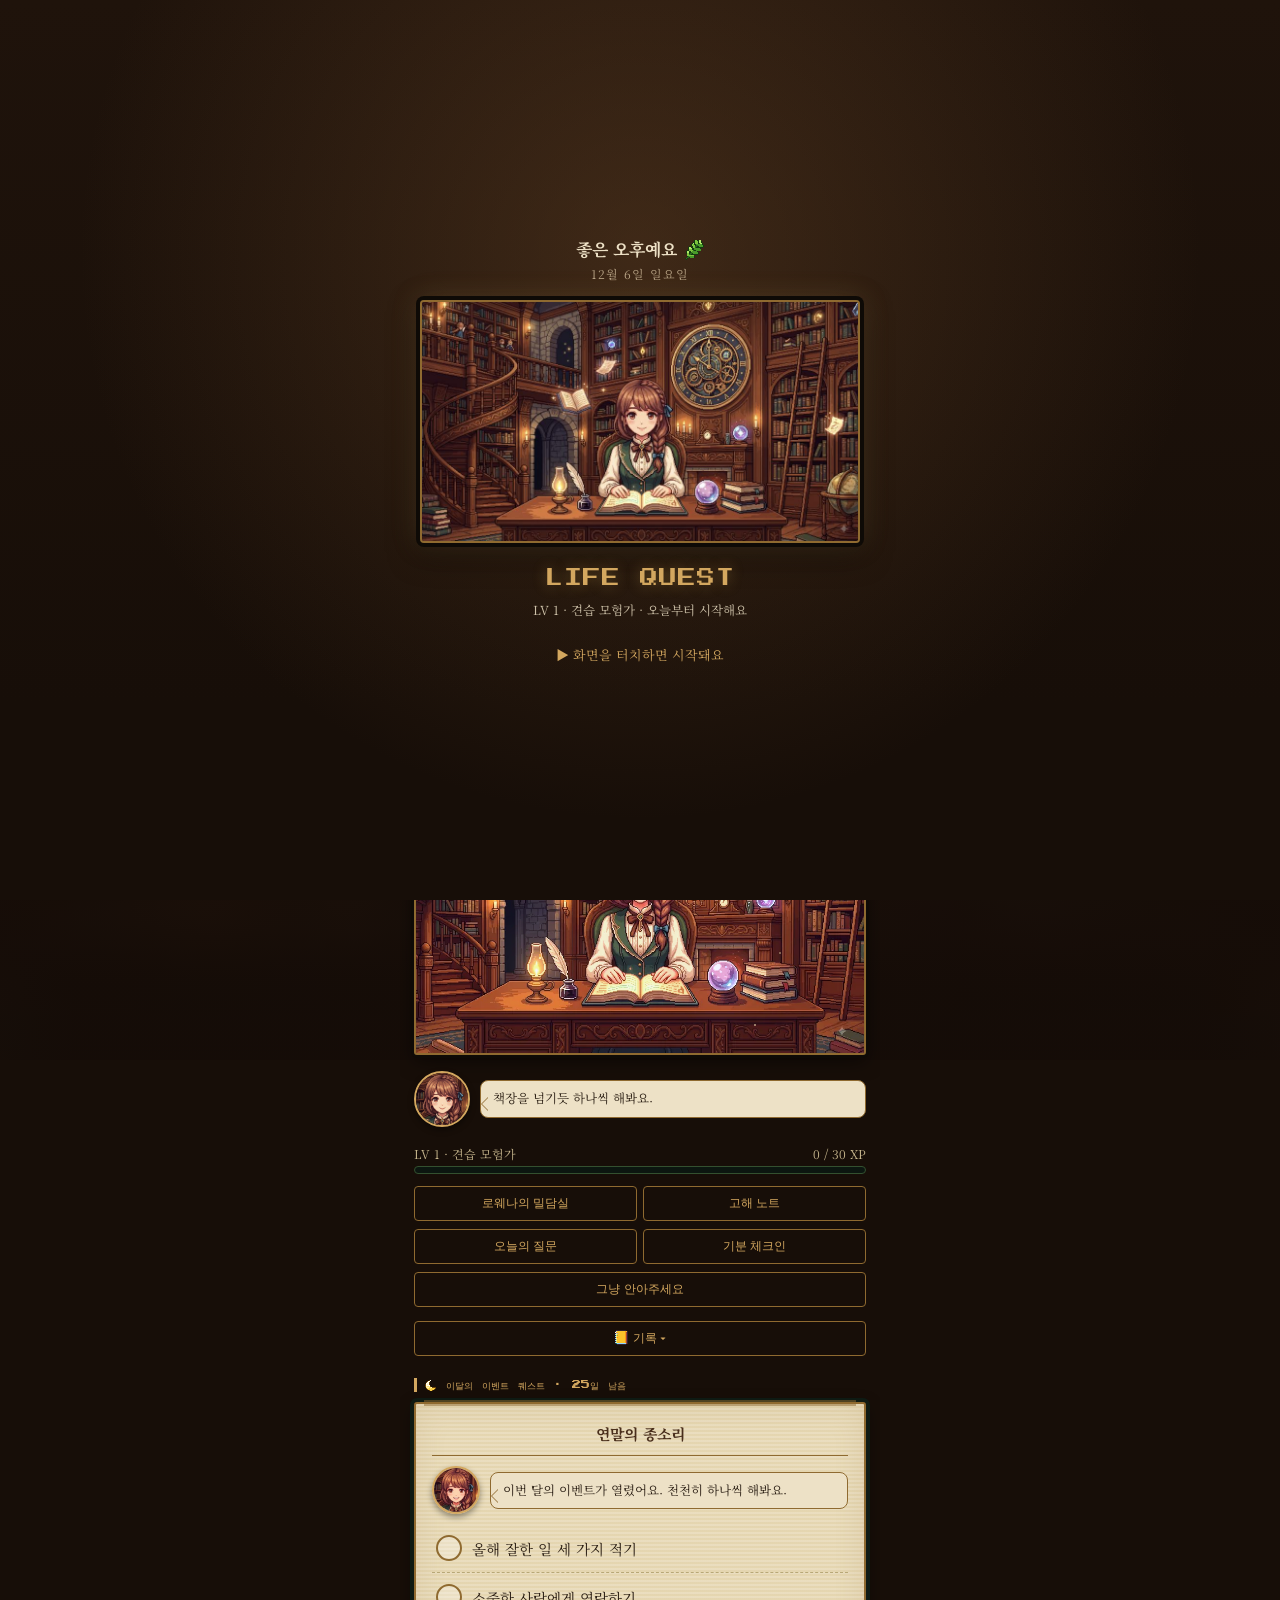
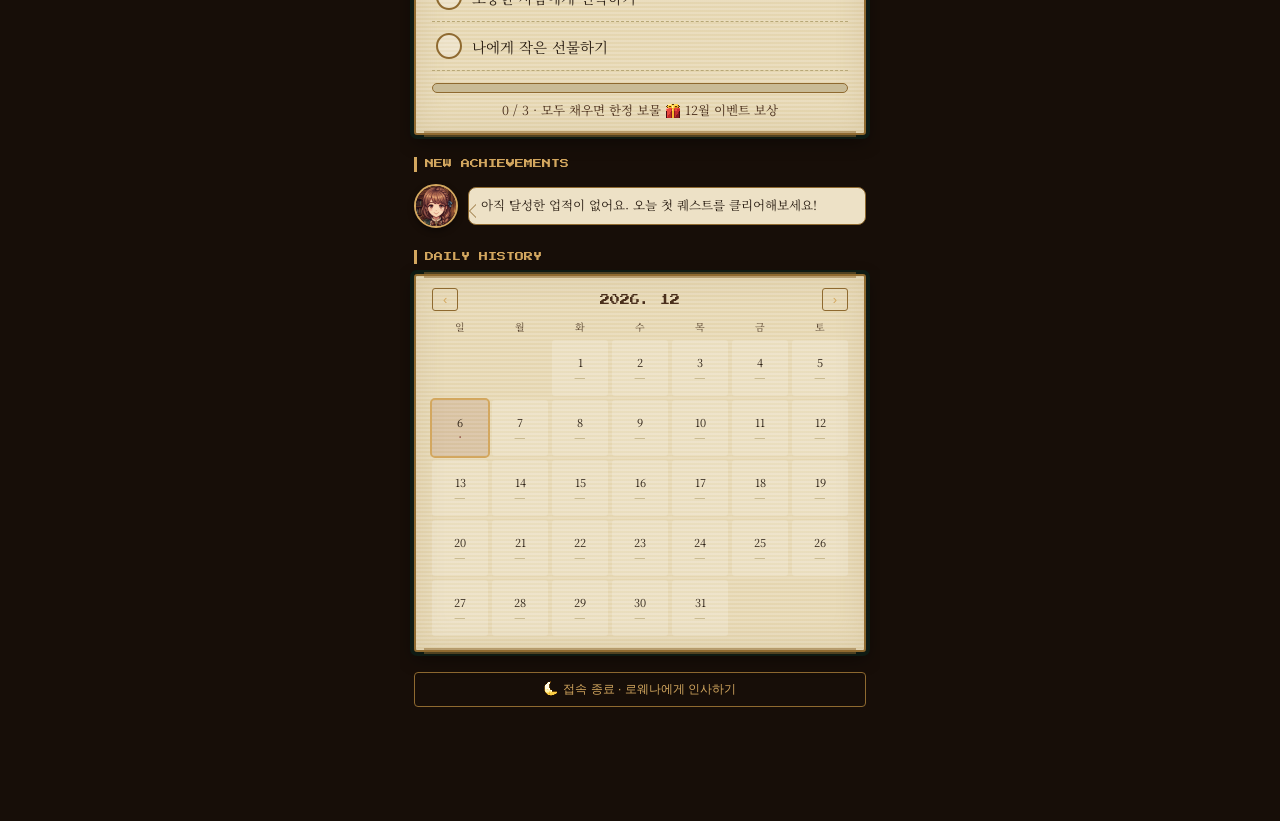
==== commit a6cb8e61: "봄 준비 묶음: 벚꽃 주간·화이트데이·어린이날, 봄 이야기 2편, 봄 도트·대사 (업데이트 묶음 작업 중) Co-Authored-By: Claude Opus 5.5 <noreply" ====
--- a/index.html
+++ b/index.html
@@ -562,6 +562,7 @@
 <script src="stories/story_birthday.js"></script>
 <script src="stories/story_halloween.js"></script>
 <script src="stories/story_winter.js"></script>
+<script src="stories/story_spring.js"></script>
 <script src="stories/story_asks.js"></script>
 <script src="lowena-talk.js"></script>
 
@@ -590,6 +591,7 @@
 <script src="birthday.js"></script>
 <script src="halloween.js"></script>
 <script src="seasons.js"></script>
+<script src="spring.js"></script>
 <script src="health.js"></script>
 
 
--- a/style.css
+++ b/style.css
@@ -8,7 +8,7 @@
 .cf-fu{font-size:12.5px;color:var(--ink);border:1px solid var(--gold-d);border-radius:6px;padding:8px 10px;margin-bottom:10px;cursor:pointer;background:rgba(243,216,138,.08);line-height:1.5}.cf-fu:hover{background:rgba(243,216,138,.16)}
 
 /* core.js */
-.cf-room{position:fixed;inset:0;z-index:70;display:none;flex-direction:column;align-items:center;overflow-y:auto;padding:calc(env(safe-area-inset-top,0px) + 16px) 16px calc(env(safe-area-inset-bottom,0px) + 24px);background:radial-gradient(ellipse at 50% 92%,rgba(255,170,70,.30),transparent 58%),radial-gradient(ellipse at 50% 28%,rgba(120,70,30,.30),transparent 65%),linear-gradient(#1a0f08,#0f0805 82%);color:#f3e6c4}.cf-room.show{display:flex;animation:cfRoomIn .7s ease both}@keyframes cfRoomIn{from{opacity:0}to{opacity:1}}.cf-glow{position:fixed;inset:0;pointer-events:none;background:radial-gradient(circle at 50% 100%,rgba(255,190,90,.24),transparent 55%);animation:cfFlick 3.4s ease-in-out infinite}@keyframes cfFlick{0%,100%{opacity:.85}12%{opacity:1}23%{opacity:.7}41%{opacity:.98}58%{opacity:.78}77%{opacity:1}90%{opacity:.82}}.cf-candles{position:fixed;left:0;right:0;bottom:0;height:0;pointer-events:none}.cf-candle{position:absolute;bottom:calc(14px + env(safe-area-inset-bottom,0px));width:14px;height:46px;border-radius:3px 3px 2px 2px;background:linear-gradient(90deg,#d8c9a4,#f2e6c4 50%,#c7b58a)}.cf-candle:before{content:"";position:absolute;left:50%;top:-22px;width:11px;height:19px;margin-left:-5.5px;border-radius:50% 50% 50% 50%/62% 62% 38% 38%;background:radial-gradient(ellipse at 50% 70%,#fff6c8 0%,#ffcf6b 45%,rgba(255,140,40,0) 78%);box-shadow:0 0 18px 8px rgba(255,170,70,.45);animation:cfFlame 1.3s ease-in-out infinite;transform-origin:50% 100%}.cf-candle:after{content:"";position:absolute;left:50%;top:-4px;width:2px;height:6px;margin-left:-1px;background:#3a2a1a}@keyframes cfFlame{0%,100%{transform:scale(1,1) rotate(-1deg)}25%{transform:scale(.94,1.08) rotate(2deg)}50%{transform:scale(1.04,.95) rotate(-2deg)}75%{transform:scale(.96,1.06) rotate(1deg)}}.cf-inner{position:relative;z-index:1;width:min(440px,100%);margin:auto 0;display:flex;flex-direction:column;align-items:center;gap:12px;padding:34px 0 76px}.cf-face{width:112px;height:112px;border-radius:50%;border:2px solid var(--gold);box-shadow:0 0 26px rgba(255,180,80,.35),0 4px 14px rgba(0,0,0,.6);overflow:hidden;flex:none;background:#2a1a0e}.cf-face img{width:100%;height:100%;object-fit:cover;display:block;transition:opacity .25s}.cf-hi{font-size:13.5px;line-height:1.6;text-align:center;min-height:44px;color:#f3e6c4;white-space:pre-line}.cf-room .cf-ta{background:rgba(40,25,14,.78);color:#f6ecd2;border-color:rgba(209,168,86,.6);width:100%}.cf-room .cfb{color:#e8d7a8;border-color:rgba(209,168,86,.6)}.cf-room .cfb.on{background:var(--gold-d);color:var(--parch)}.cf-x{position:fixed;top:calc(env(safe-area-inset-top,0px) + 10px);right:12px;z-index:2;background:rgba(30,18,10,.6);border:1px solid rgba(209,168,86,.5);color:#e8d7a8;border-radius:14px;padding:5px 12px;font-size:12px;cursor:pointer;font-family:inherit}body.cf-room-on .modal-overlay{background:rgba(8,4,2,.42)}body.cf-room-on #lowenaPop{display:none!important}body.cf-room-on:not(.cf-cele) #martyPop{display:none!important}@media (prefers-reduced-motion:reduce){.cf-glow,.cf-candle:before{animation:none}.cf-room.show{animation:none}}
+.cf-room{position:fixed;inset:0;z-index:70;display:none;flex-direction:column;align-items:center;overflow-y:auto;padding:calc(env(safe-area-inset-top,0px) + 16px) 16px calc(env(safe-area-inset-bottom,0px) + 24px);background:radial-gradient(ellipse at 50% 92%,rgba(255,170,70,.30),transparent 58%),radial-gradient(ellipse at 50% 28%,rgba(120,70,30,.30),transparent 65%),linear-gradient(#1a0f08,#0f0805 82%);color:#f3e6c4}.cf-room.show{display:flex;animation:cfRoomIn .7s ease both}@keyframes cfRoomIn{from{opacity:0}to{opacity:1}}.cf-glow{position:fixed;inset:0;pointer-events:none;background:radial-gradient(circle at 50% 100%,rgba(255,190,90,.24),transparent 55%);animation:cfFlick 3.4s ease-in-out infinite}@keyframes cfFlick{0%,100%{opacity:.85}12%{opacity:1}23%{opacity:.7}41%{opacity:.98}58%{opacity:.78}77%{opacity:1}90%{opacity:.82}}.cf-candles{position:fixed;left:0;right:0;bottom:0;height:0;pointer-events:none}.cf-inner{position:relative;z-index:1;width:min(440px,100%);margin:auto 0;display:flex;flex-direction:column;align-items:center;gap:12px;padding:34px 0 76px}.cf-face{width:112px;height:112px;border-radius:50%;border:2px solid var(--gold);box-shadow:0 0 26px rgba(255,180,80,.35),0 4px 14px rgba(0,0,0,.6);overflow:hidden;flex:none;background:#2a1a0e}.cf-face img{width:100%;height:100%;object-fit:cover;display:block;transition:opacity .25s}.cf-hi{font-size:13.5px;line-height:1.6;text-align:center;min-height:44px;color:#f3e6c4;white-space:pre-line}.cf-room .cf-ta{background:rgba(40,25,14,.78);color:#f6ecd2;border-color:rgba(209,168,86,.6);width:100%}.cf-room .cfb{color:#e8d7a8;border-color:rgba(209,168,86,.6)}.cf-room .cfb.on{background:var(--gold-d);color:var(--parch)}.cf-x{position:fixed;top:calc(env(safe-area-inset-top,0px) + 10px);right:12px;z-index:2;background:rgba(30,18,10,.6);border:1px solid rgba(209,168,86,.5);color:#e8d7a8;border-radius:14px;padding:5px 12px;font-size:12px;cursor:pointer;font-family:inherit}body.cf-room-on .modal-overlay{background:rgba(8,4,2,.42)}body.cf-room-on #lowenaPop{display:none!important}body.cf-room-on:not(.cf-cele) #martyPop{display:none!important}@media (prefers-reduced-motion:reduce){.cf-glow,.cf-room.show{animation:none}}
 
 /* core.js */
 .cf-tools{display:flex;flex-wrap:wrap;gap:6px;justify-content:center}.cf-tools .cfb{font-size:12px;padding:6px 10px}.cf-tools .cfb.on{background:#b5533c;border-color:#b5533c;color:#fff3e0}.cf-pulse{animation:cfPulse 1.6s ease-in-out infinite}@keyframes cfPulse{0%,100%{box-shadow:0 0 0 0 rgba(255,190,90,0)}50%{box-shadow:0 0 12px 3px rgba(255,190,90,.55)}}.cf-note{font-size:11px;color:#a99a76;text-align:center;line-height:1.5;margin-top:-6px}.cf-fire{position:fixed;z-index:4;pointer-events:none;overflow:hidden;border-radius:3px;mix-blend-mode:screen;background:linear-gradient(to top,rgba(255,110,20,.95),rgba(255,190,80,.75) 45%,rgba(255,220,140,0));animation:cfFireUp 2.3s ease-in forwards}@keyframes cfFireUp{0%{clip-path:inset(100% 0 0 0);opacity:.95}60%{clip-path:inset(0 0 0 0);opacity:.95}100%{clip-path:inset(0 0 0 0);opacity:0}}.cf-embers{position:fixed;z-index:4;pointer-events:none}.cf-ember{position:absolute;bottom:0;width:4px;height:4px;border-radius:50%;background:#ffc46b;box-shadow:0 0 8px 2px rgba(255,150,50,.8);opacity:0;animation:cfEmber var(--d,1.8s) ease-out var(--w,0s) forwards}@keyframes cfEmber{0%{opacity:0;transform:translate(0,0)}15%{opacity:1}100%{opacity:0;transform:translate(var(--x,0px),-170px)}}.cf-ta.cf-burning{animation:cfBurnTxt 2.3s ease-in forwards}@keyframes cfBurnTxt{0%{opacity:1;filter:none}40%{opacity:.85;filter:brightness(1.6) sepia(1)}100%{opacity:0;filter:blur(4px) brightness(.3);transform:translateY(-16px)}}@keyframes cfBurnFade{to{opacity:0}}.cf-breath{position:fixed;inset:0;z-index:6;display:flex;flex-direction:column;align-items:center;justify-content:center;gap:16px;padding:24px;background:rgba(12,6,3,.92);animation:cfRoomIn .5s ease both}.cf-b-ring{width:230px;height:230px;display:flex;align-items:center;justify-content:center}.cf-b-c{width:110px;height:110px;border-radius:50%;background:radial-gradient(circle at 50% 40%,#ffe6a8,#f0b45a 60%,rgba(240,150,60,.25));box-shadow:0 0 40px 10px rgba(255,170,70,.35);transform:scale(1)}.cf-b-t{font-size:20px;color:#f6e6bd;min-height:30px;text-align:center}.cf-b-s{font-size:13px;color:#b7a67c;min-height:18px;text-align:center}.cf-hi{transition:opacity .8s}.cf-room.cf-sit .cf-inner>*:not(.cf-face):not(.cf-hi):not(#cfSitBox){display:none!important}.cf-room.cf-sit .cf-face{width:150px;height:150px}#cfSitBox{display:flex;flex-direction:column;align-items:center;gap:12px;margin-top:8px}.cf-sit-t{font-size:12px;color:#b7a67c;min-height:16px}@media (prefers-reduced-motion:reduce){.cf-fire,.cf-embers{display:none}.cf-ta.cf-burning{animation:cfBurnFade 1s forwards}.cf-b-c{transition:none!important}}
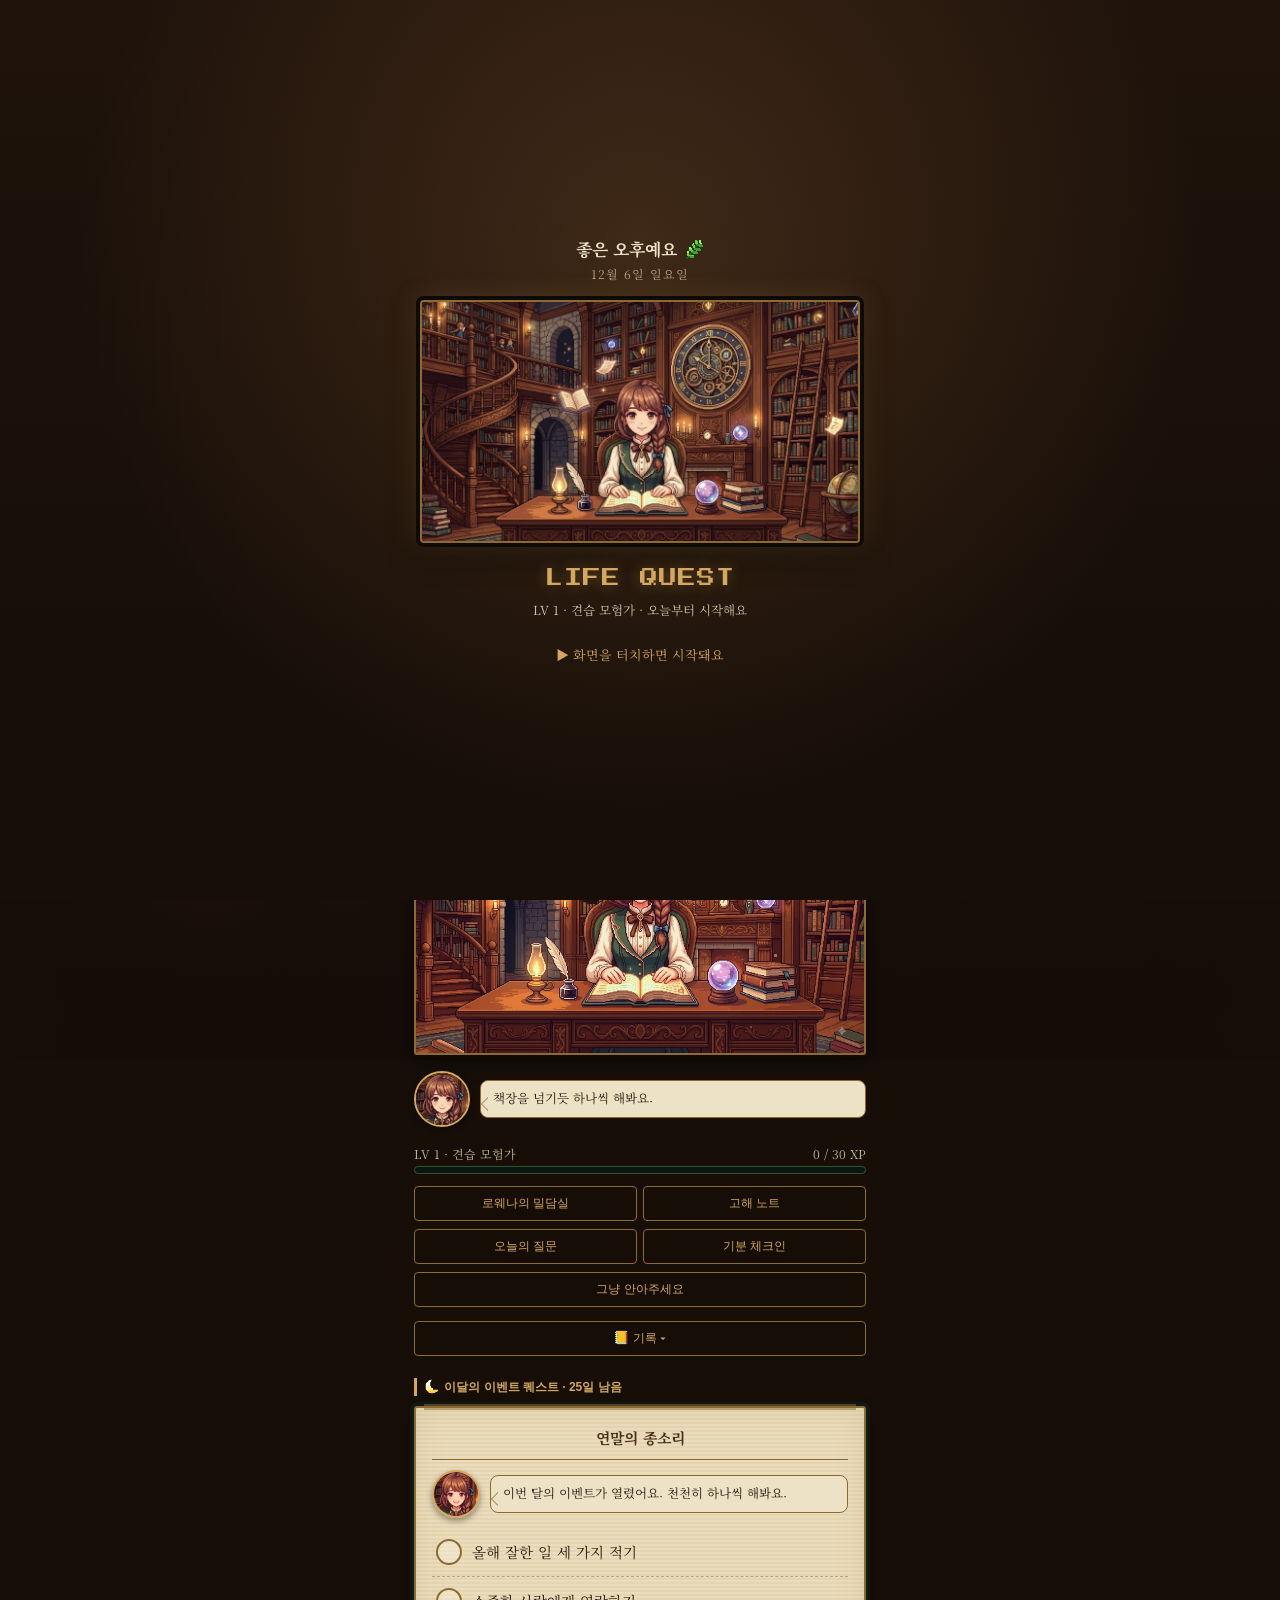
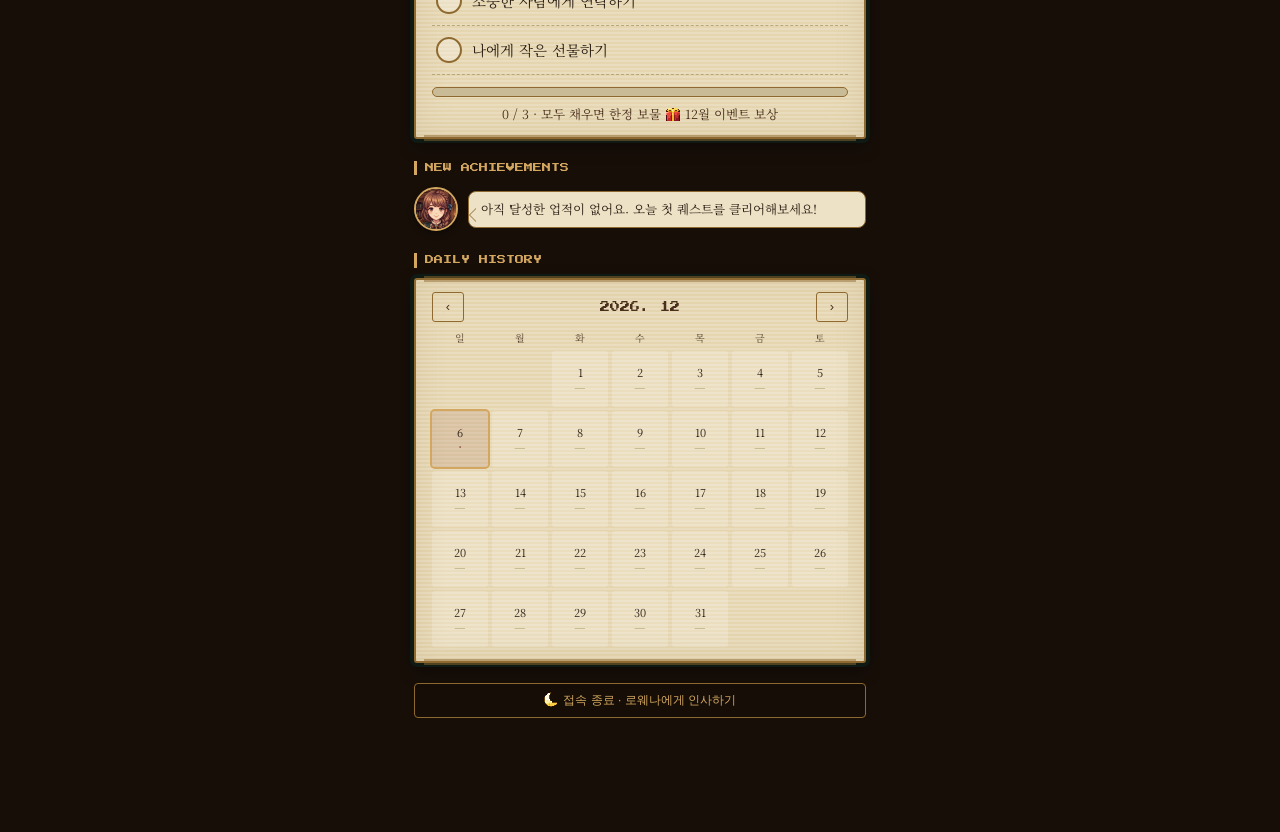
==== commit 350cda45: "화면 점검: 한글 글꼴·대비·배경 비침·간격 다듬기 (업데이트 묶음 작업 중) Co-Authored-By: Claude Opus 5.5 <noreply@anthropic.com> " ====
--- a/index.html
+++ b/index.html
@@ -380,7 +380,7 @@
       <div class="section-h">⚙ QUEST MASTER</div>
 
       <div class="qm-group">
-        <h3>DAILY QUEST 편집</h3>
+        <h3>DAILY QUEST<span class="kr">편집</span></h3>
         <div id="dqEditList"></div>
         <button class="gold-btn" onclick="mtNewDQ()">+ 마티와 함께 새 퀘스트 만들기</button>
       </div>
@@ -396,13 +396,13 @@
       </div>
 
       <div class="qm-group">
-        <h3>업적 편집</h3>
+        <h3 class="kr">업적 편집</h3>
         <div id="achEditList"></div>
         <button class="gold-btn" onclick="openAchModal()">+ 새 업적 만들기</button>
       </div>
 
       <div class="qm-group">
-        <h3>알레센도의 기념일 장부</h3>
+        <h3 class="kr">알레센도의 기념일 장부</h3>
         <label>생일이나 기념일을 적어 두면 그날 알레센도가 챙겨 줘요. (12월 30~31일엔 알레센도가 올해 결산도 해 줘요)</label>
         <div id="anniList"></div>
         <input id="anniName" maxlength="20" placeholder="이름 (예: 엄마 생일, 결혼기념일)">
@@ -413,7 +413,7 @@
       </div>
 
       <div class="qm-group">
-        <h3>로웨나 & 마티</h3>
+        <h3 class="kr">로웨나 & 마티</h3>
         <div class="tg-list"><div class="tg"><span>로웨나 반응 대사</span><select id="lwReactSel" onchange="setLw('lowenaReact',this.value==='1')"><option value="1">켬</option><option value="0">끔</option></select></div><div class="tg"><span>로웨나 인사 (앱 켤 때)</span><select id="lowenaGreetSel" onchange="setLw('lowenaGreet',this.value==='1')"><option value="1">켬</option><option value="0">끔</option></select></div><div class="tg"><span>로웨나 가끔 말 걸기</span><select id="lowenaChatSel" onchange="setLw('lowenaChat',this.value==='1')"><option value="1">켬</option><option value="0">끔</option></select></div><div class="tg"><span>로웨나 취향 대사</span><select id="lwTasteSel" onchange="setLwTaste(this.value)"><option value="some">가끔</option><option value="often">자주</option><option value="off">끔</option></select></div><div class="tg"><span>밀담실 (고해성사)</span><select id="cfSel" onchange="setLw('confess',this.value==='1')"><option value="1">켬</option><option value="0">끔</option></select></div><div class="tg"><span>잠들기 전 이야기</span><select id="lwStorySel" onchange="setLw('sleepStory',this.value==='1')"><option value="1">켬</option><option value="0">끔</option></select></div><div class="tg"><span>마티 등장 (반짝)</span><select id="martySel" onchange="setLw('martyPop',this.value==='1')"><option value="1">켬</option><option value="0">끔</option></select></div><div class="tg"><span>마티 잡담</span><select id="martyChatSel" onchange="setLw('martyChat',this.value==='1')"><option value="1">켬</option><option value="0">끔</option></select></div><div class="tg"><span>웰라·시나 등장</span><select id="wlSel" onchange="setWella(this.value==='1')"><option value="1">켬</option><option value="0">끔</option></select></div></div>
         <div class="inline" style="margin-top:10px"><button class="ghost-btn" onclick="martyQuestGuide(true)">퀘스트 안내</button><button class="ghost-btn" onclick="martyShow(null)">마티 불러보기</button><button class="ghost-btn" onclick="lowenaShow()">로웨나 불러보기</button></div>
         <label>로웨나 AI 대화 · Anthropic API 키 (이 기기에만 저장 · 백업에는 포함되지 않아요)</label>
@@ -427,14 +427,14 @@
         <div class="inline" style="margin-top:14px;border-top:1px dashed var(--gold-d);padding-top:10px"><button class="ghost-btn" style="color:#b5533c;border-color:#b5533c" onclick="resetAllData()">모든 기록 초기화</button></div>
       </div>
       <div class="qm-group">
-        <h3>배경 그림</h3>
+        <h3 class="kr">배경 그림</h3>
         <label>탭 배경 그림 (언제든 '없음'으로 되돌릴 수 있어요)</label>
         <select id="bgPatSel" onchange="setBgPattern(this.value)"><option value="castle">밤의 성</option><option value="sky">별이 총총한 하늘</option><option value="candles">떠다니는 촛불</option><option value="circle">큰 마법진</option><option value="none">없음 (원래 배경)</option></select>
         <label>도트 애니메이션 (반짝이는 픽셀아트 배경)</label>
         <select id="bgPxSel" onchange="setBgPixel(this.value==='1')"><option value="1">켜기</option><option value="0">끄기 (부드러운 그림)</option></select>
       </div>
       <div class="qm-group">
-        <h3>사운드</h3>
+        <h3 class="kr">사운드</h3>
         <div class="inline" style="margin-bottom:10px"><button class="ghost-btn" id="sfxBtn" onclick="toggleSfx()">효과음</button><button class="ghost-btn" id="bgmBtn" onclick="toggleBgm()">배경음악</button></div>
         <label style="color:#c9b88f">배경음악 볼륨</label>
         <input type="range" id="volRange" min="0" max="100" oninput="setVol(this.value)">
@@ -444,7 +444,7 @@
       </div>
 
       <div class="qm-group">
-        <h3>BACKUP · 저장 / 복원</h3>
+        <h3>BACKUP<span class="kr">· 저장 / 복원</span></h3>
         <div class="mdesc" style="font-size:12px;color:#c9b88f;margin-bottom:8px" id="backupInfo"></div>
         <button class="gold-btn" onclick="exportBackup()">백업 코드 만들기</button>
         <textarea id="backupText" rows="4" style="margin-top:8px" placeholder="여기에 백업 코드가 나타나요. 복원할 땐 이 칸에 붙여넣으세요."></textarea>
@@ -462,7 +462,7 @@
       </div>
 
       <div class="qm-group">
-        <h3>MAIN / SUB QUEST 진행도 수정</h3>
+        <h3>MAIN / SUB QUEST<span class="kr">진행도 수정</span></h3>
         <div id="progressEditList"></div>
       </div>
     </section>
--- a/style.css
+++ b/style.css
@@ -102,3 +102,40 @@
 #dcOv .dc-cand{position:absolute;top:calc(env(safe-area-inset-top,0px) + 14px);left:50%;width:0!important;height:84px;pointer-events:none;z-index:0}
 #dcOv .dc-cand .cf-pxc{bottom:0}
 #dcOv.dc-kb .dc-cand{display:none}
+/* ===== 화면 점검 (글꼴·간격·배경 비침) =====
+   도트 글꼴(Press Start 2P)에는 한글이 없어서 한글이 다른 글꼴로 바뀌고 띄어쓰기만 넓게 남아요.
+   한글이 들어가는 곳은 한글 글꼴로, 영어 제목은 도트 글꼴 그대로 둬요. */
+button{font-family:'Noto Sans KR',sans-serif}
+.gold-btn{font-family:'Noto Sans KR',sans-serif;font-weight:500;font-size:13.5px;letter-spacing:0;line-height:1.4}
+.toast{font-family:'Noto Sans KR',sans-serif;font-weight:500;font-size:12.5px;line-height:1.55;padding:11px 18px}
+.modal-box h2{font-family:'Noto Sans KR',sans-serif;font-weight:700;font-size:15px;line-height:1.45;letter-spacing:0;padding-right:28px}
+.modal-sec-h{font-family:'Noto Sans KR',sans-serif;font-weight:700;font-size:12px;letter-spacing:0}
+.section-h.kr{font-family:'Noto Sans KR',sans-serif;font-weight:700;font-size:12px;line-height:1.5}
+.qm-group h3.kr,.qm-group h3 .kr{font-family:'Noto Sans KR',sans-serif;font-weight:700;font-size:13px;letter-spacing:0;line-height:1.5}
+.qm-group h3 .kr{font-size:12px;margin-left:8px}
+.gold-bar .kr{font-family:'Noto Sans KR',sans-serif;font-weight:700;font-size:12.5px;margin:0 4px}
+#wlPop .wl-t,#evGive .eg-t{font-family:'Noto Sans KR',sans-serif;font-weight:700;font-size:13.5px;letter-spacing:0;line-height:1.5}
+.shelf-h{letter-spacing:.3px}
+/* 배경 그림이 버튼 안·반투명 카드 안으로 비치지 않게 */
+#screen-home .inline>.ghost-btn,#screen-achieve .inline>.ghost-btn,.screen .ftabs button,.screen .pager button{background-color:rgba(23,14,8,.94)}
+.screen .ftabs button.on{background:linear-gradient(rgba(209,168,86,.2),rgba(209,168,86,.2)),#170e08}
+.seal.locked{opacity:1;background:#121b14}
+.seal.locked>*{opacity:.62}
+/* 설정 화면: 초록 바탕 위 설명 글씨가 바탕과 거의 같은 색이던 것 */
+#screen-master{--ink-soft:#a39a80}
+#screen-master .qm-group label{margin-top:4px}
+#screen-master .inline+label{margin-top:10px}
+/* 파란 기본 슬라이더를 앱 색으로 */
+input[type=range]{accent-color:#d3a75f;background:none;border:none;padding:0;height:26px;margin:2px 0 10px}
+/* 작은 버튼·잘 안 보이던 글자 */
+.mini-x{color:#cf7b6c;border-color:#9a463a;font-size:13px;min-width:30px;min-height:30px;padding:4px 8px;line-height:1}
+.mini-x.rep{font-size:17px;font-family:system-ui,-apple-system,sans-serif;padding:2px 6px}
+.locked-tag{color:#cf7b6c}
+.cal-head button{color:var(--brown);min-width:32px;min-height:30px}
+.seal .d .nw{white-space:nowrap}
+/* 하단 메뉴: 아이콘 높이가 달라 글자 줄이 어긋나던 것 */
+nav.bottom button .ic{height:20px;line-height:20px;display:flex;align-items:center;justify-content:center}
+/* 한글이 낱말 중간에서 끊기지 않게 (예: 준비됐어 / 요) */
+body{word-break:keep-all;overflow-wrap:break-word}
+/* 밝은 창 안의 테두리 버튼: 금색 글씨가 양피지 바탕에 묻히던 것 */
+.modal-box .ghost-btn{color:var(--brown);border-color:var(--gold-d)}
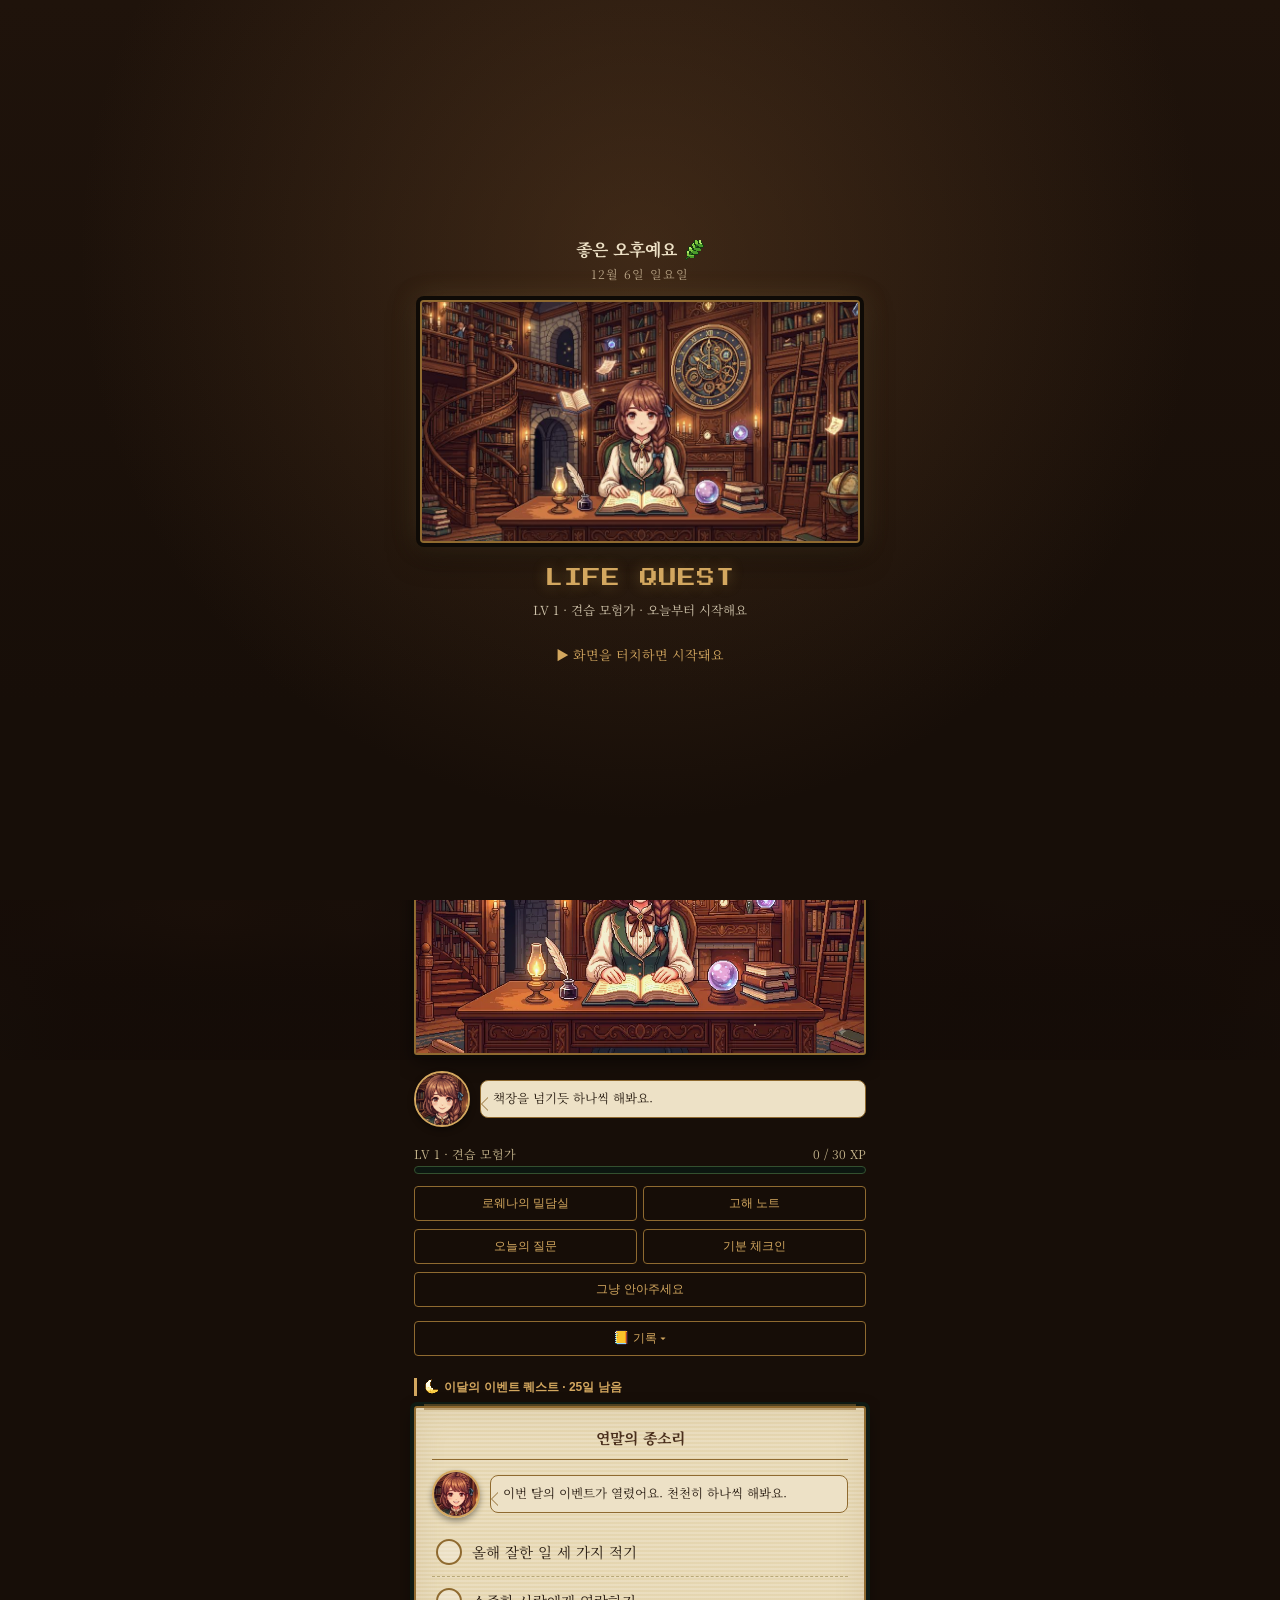
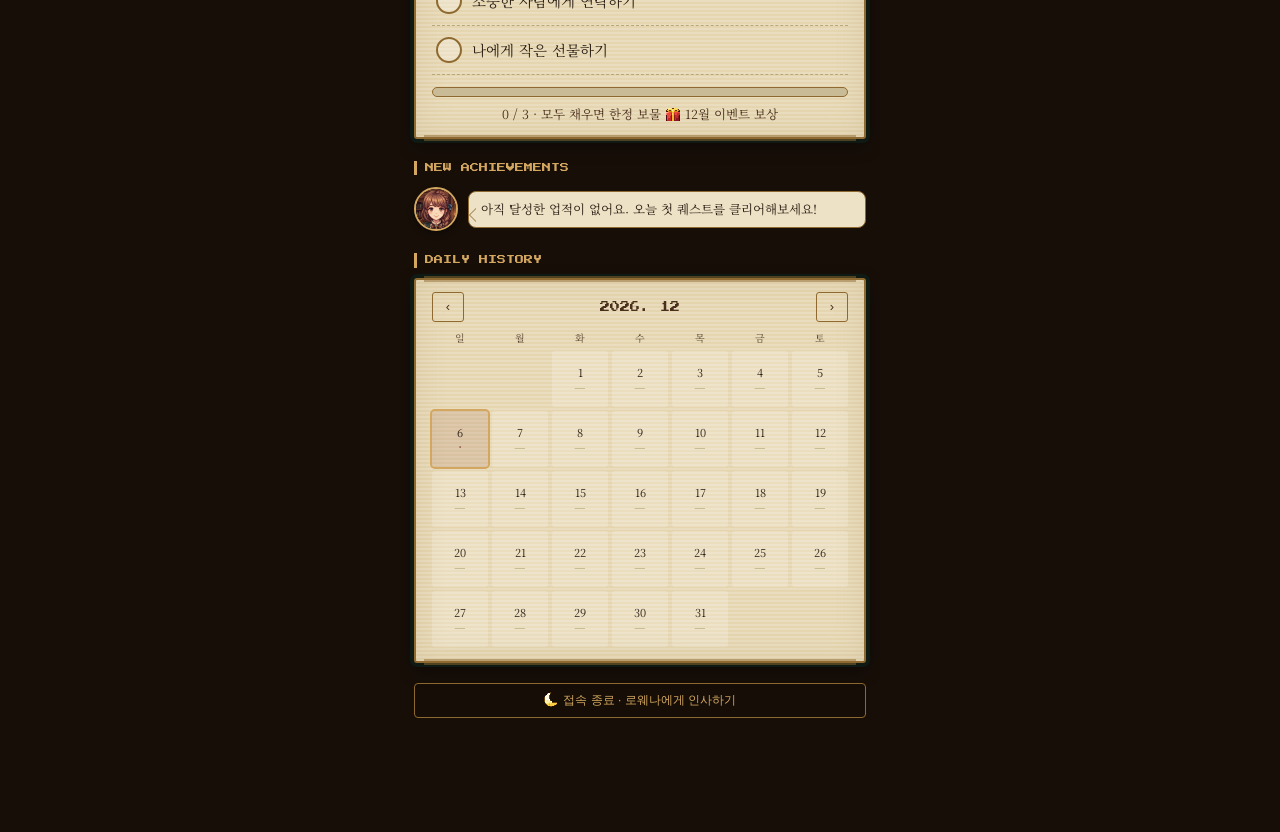
==== commit a22989d2: "v6.51: 기념일 카드 도우미를 card-kit.js로 합치기, 버전 올리기 Co-Authored-By: Claude Opus 5.5 <noreply@anthropic.com> " ====
--- a/index.html
+++ b/index.html
@@ -588,6 +588,7 @@
 
 
 <script src="cameos.js"></script>
+<script src="card-kit.js"></script>
 <script src="birthday.js"></script>
 <script src="halloween.js"></script>
 <script src="seasons.js"></script>
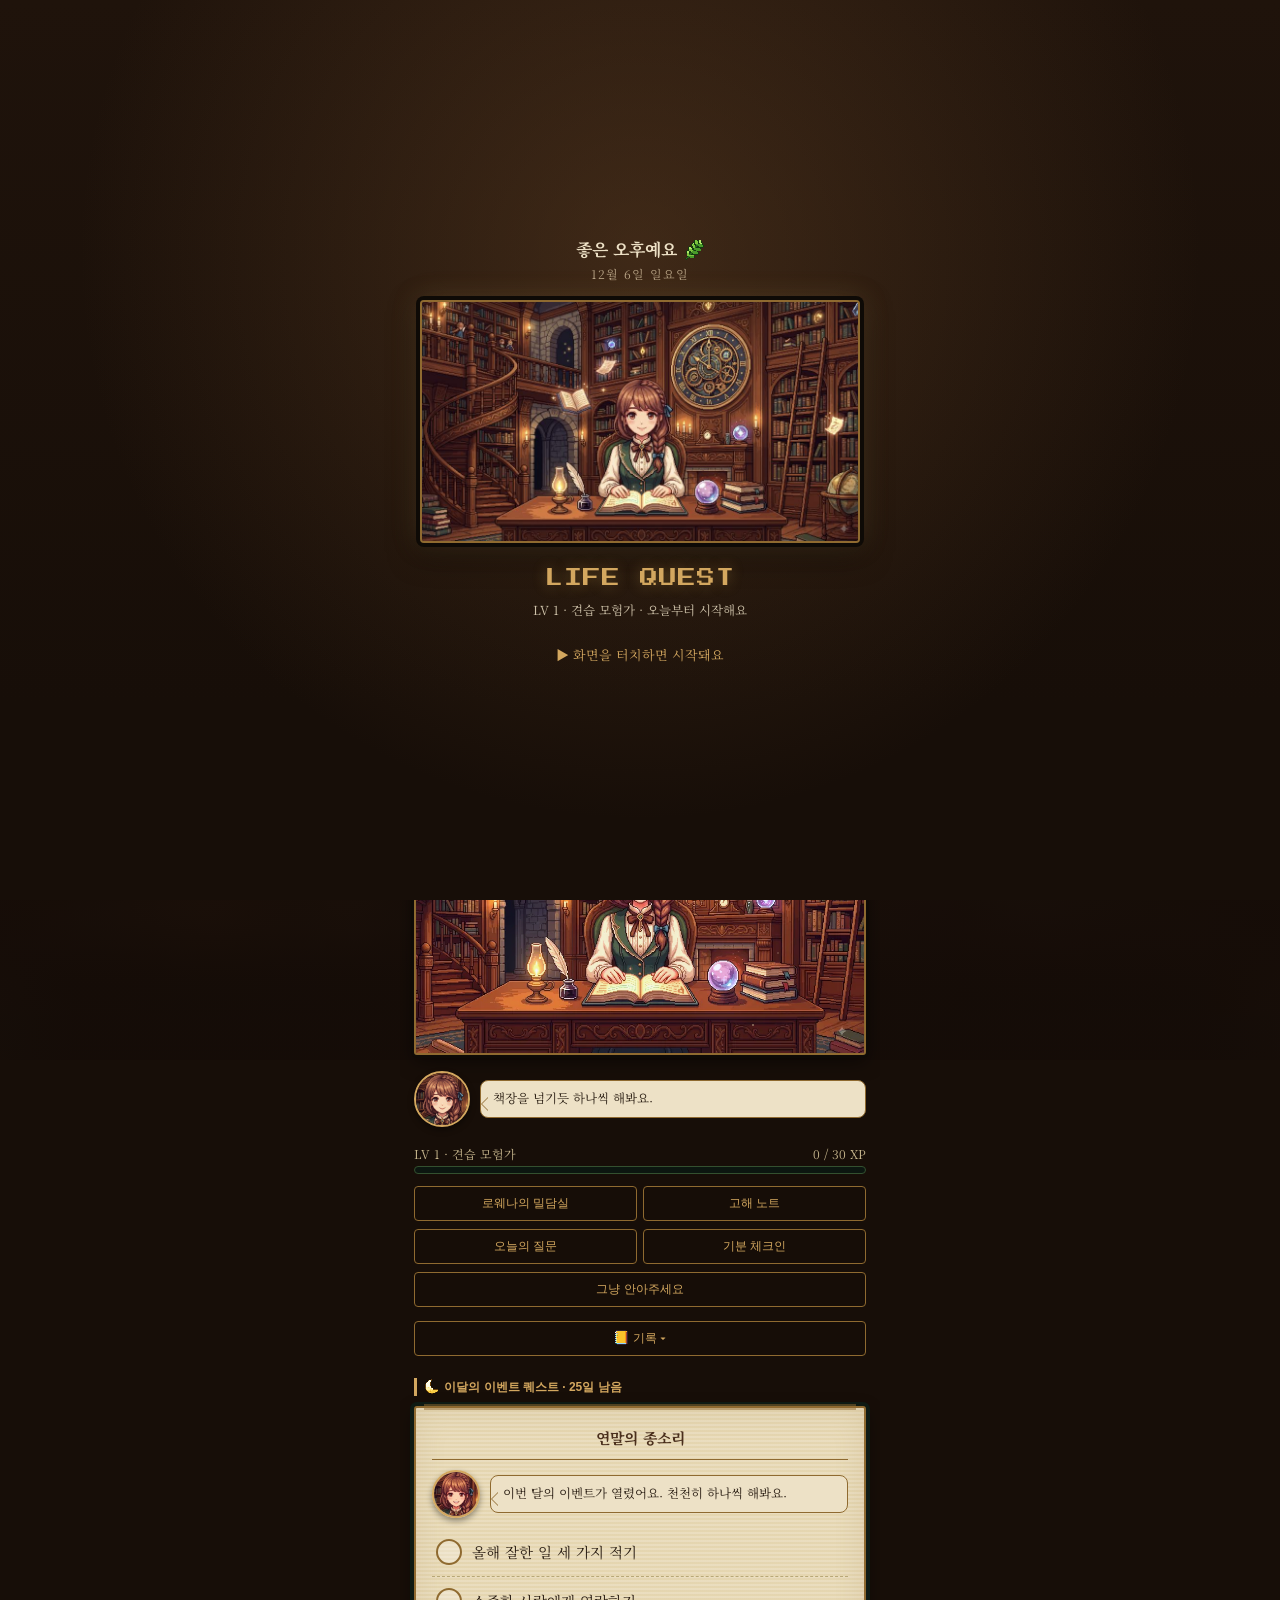
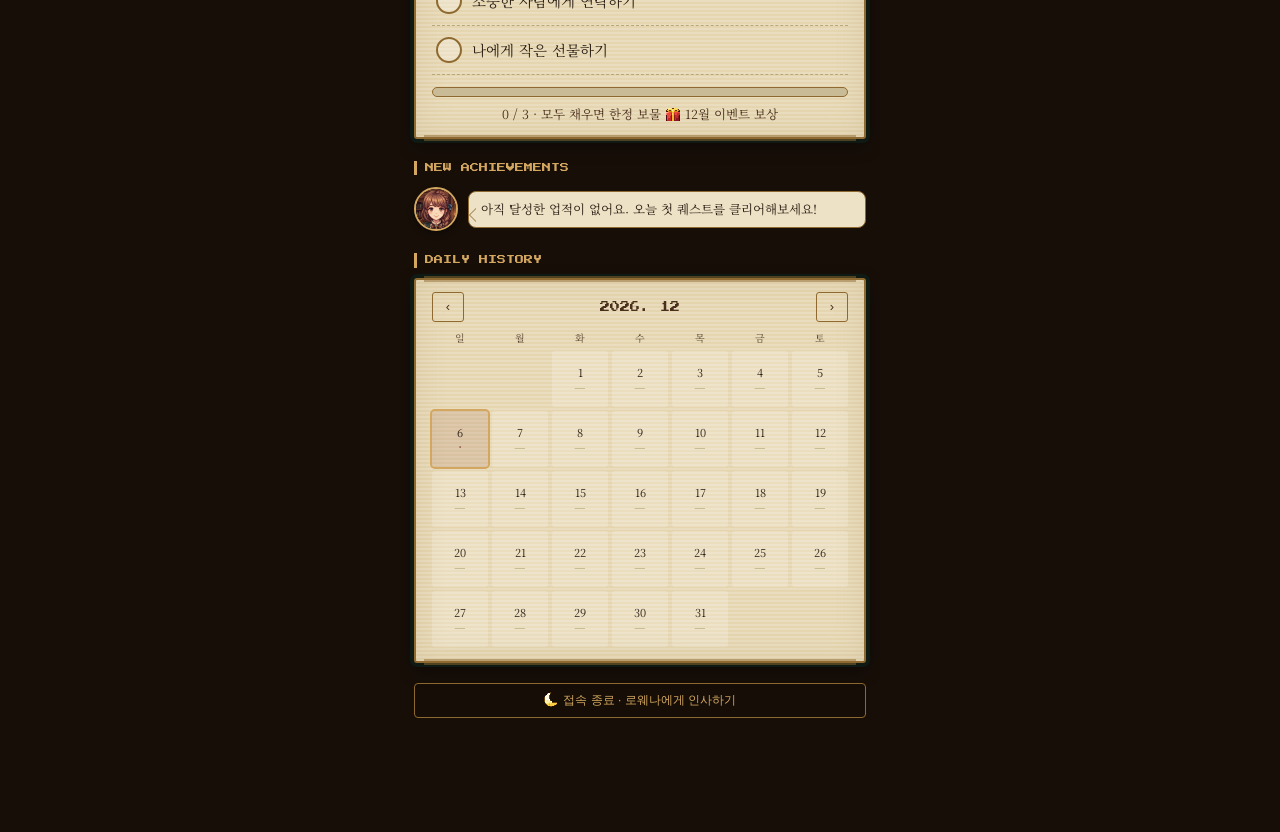
==== commit 1d4eccee: "퀘스트 연속 기록 뾰로롱 버블 (업데이트 묶음 작업 중) Co-Authored-By: Claude Opus 5.5 <noreply@anthropic.com> Claude-Sessi" ====
--- a/index.html
+++ b/index.html
@@ -588,6 +588,7 @@
 
 
 <script src="cameos.js"></script>
+<script src="quest-bubble.js"></script>
 <script src="card-kit.js"></script>
 <script src="birthday.js"></script>
 <script src="halloween.js"></script>
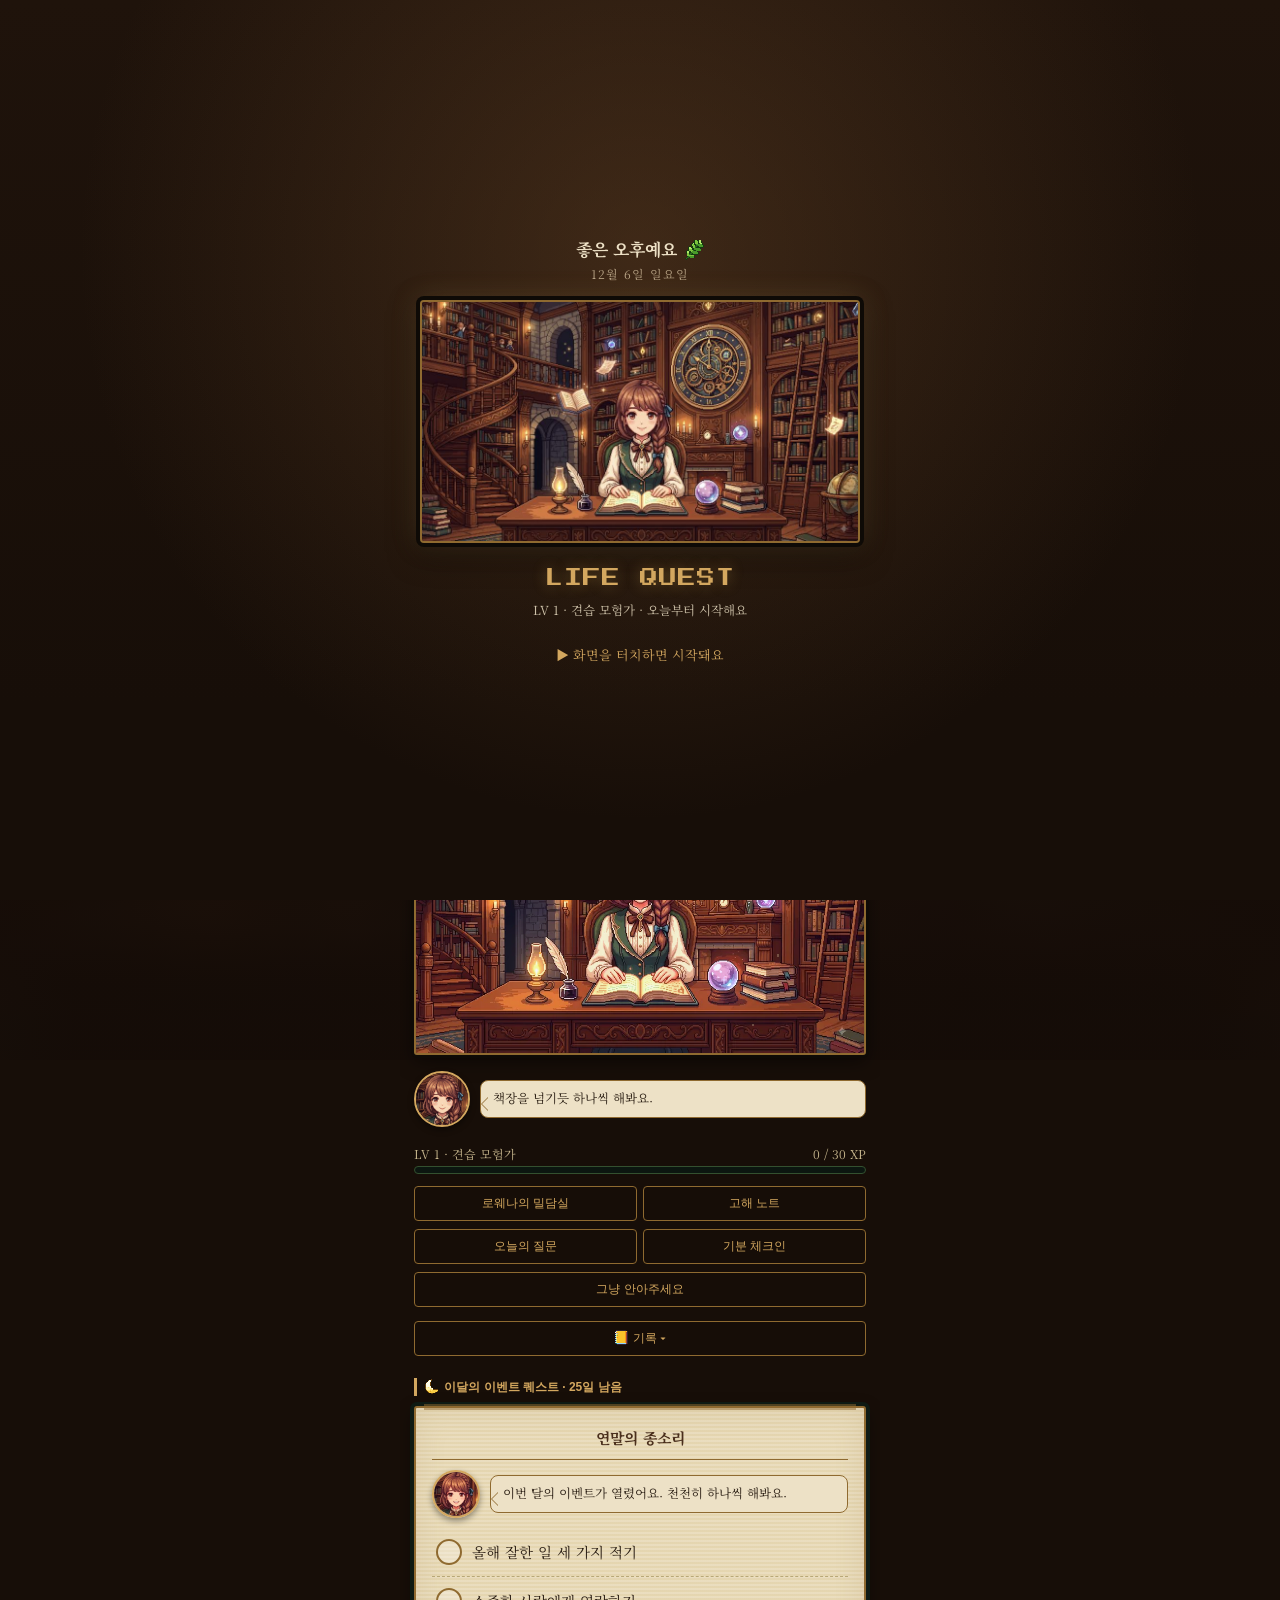
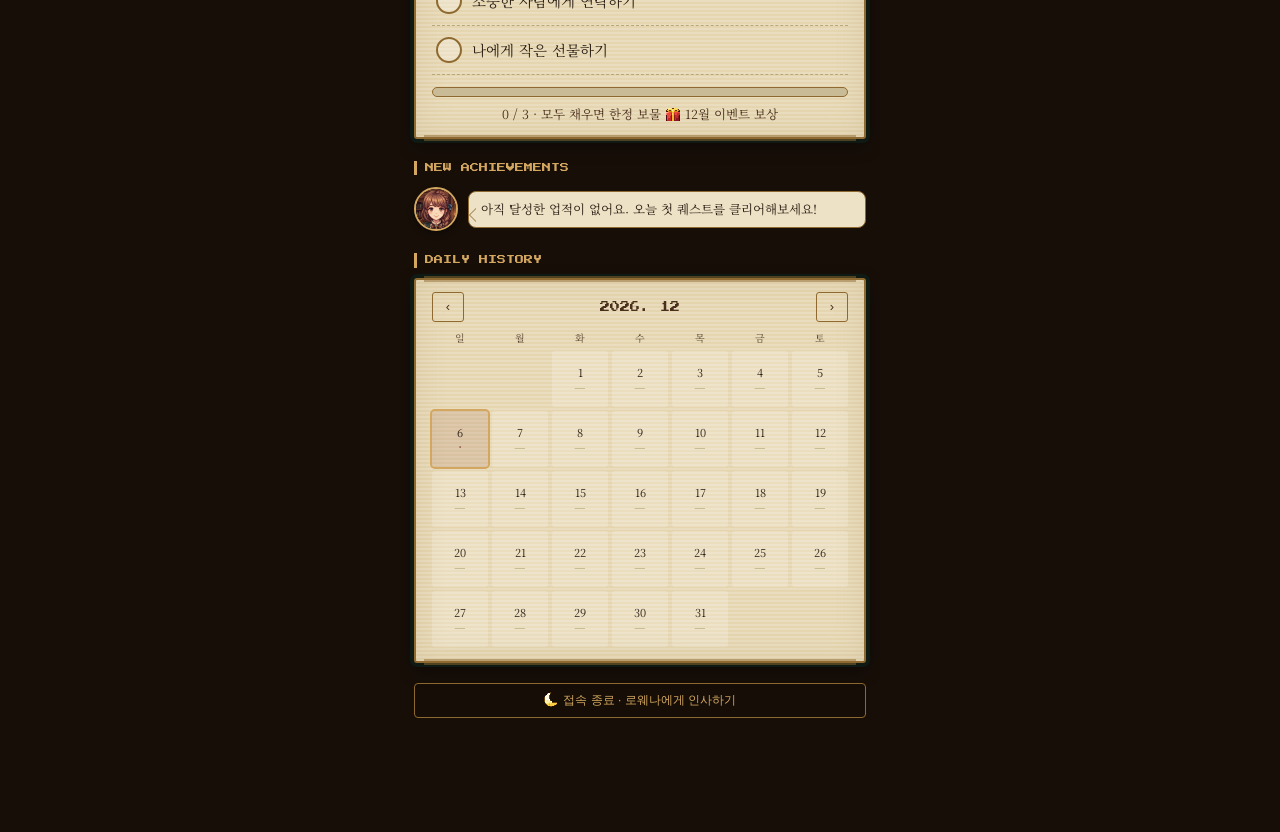
==== commit 6ef0f58b: "여름 준비 묶음: 한여름 밤 주간·반딧불 모으기, 칠석, 견우와 직녀·인어공주, 여름 대사 (업데이트 묶음 작업 중) Co-Authored-By: Claude Opus 5.5 <n" ====
--- a/index.html
+++ b/index.html
@@ -563,6 +563,7 @@
 <script src="stories/story_halloween.js"></script>
 <script src="stories/story_winter.js"></script>
 <script src="stories/story_spring.js"></script>
+<script src="stories/story_summer.js"></script>
 <script src="stories/story_asks.js"></script>
 <script src="lowena-talk.js"></script>
 
@@ -594,6 +595,7 @@
 <script src="halloween.js"></script>
 <script src="seasons.js"></script>
 <script src="spring.js"></script>
+<script src="summer.js"></script>
 <script src="health.js"></script>
 
 
--- a/style.css
+++ b/style.css
@@ -139,3 +139,18 @@
 body{word-break:keep-all;overflow-wrap:break-word}
 /* 밝은 창 안의 테두리 버튼: 금색 글씨가 양피지 바탕에 묻히던 것 */
 .modal-box .ghost-btn{color:var(--brown);border-color:var(--gold-d)}
+/* 보물 소원 목록 */
+.mini-x.wish{color:#d9b969;border-color:#8f6a30;font-size:15px;margin-right:4px;font-family:system-ui,-apple-system,sans-serif}
+.mini-x.wish.on{color:#ffd76b;border-color:#d3a75f;text-shadow:0 0 6px rgba(255,215,107,.6)}
+.wish-box{margin:0 0 12px;padding:10px 12px;border:1px solid #8f6a30;border-radius:6px;background:linear-gradient(#22311f,#1a2618)}
+.wish-h{font-family:'Noto Sans KR',sans-serif;font-weight:700;font-size:12.5px;color:#ffd76b;margin-bottom:6px}
+.wish-r{margin:6px 0}.wish-n{display:flex;justify-content:space-between;gap:8px;font-size:13px;color:#ede1c6}
+.wish-n span{flex:none;font-size:11.5px;color:#d3a75f}
+.wish-bar{height:7px;margin-top:4px;border-radius:4px;background:#0c1610;border:1px solid #33502f;overflow:hidden}
+.wish-bar i{display:block;height:100%;background:linear-gradient(90deg,#8f6a30,#ffd76b)}
+.wish-n{text-align:left;align-items:baseline}.wish-n span{margin-left:auto}
+.treasure-row>span:last-child{display:flex;align-items:center;gap:4px;flex:none}
+.treasure-row>span:last-child .mini-x{margin-right:0!important;min-width:28px;min-height:28px;padding:2px 5px}
+.treasure-row>span:last-child .ghost-btn{padding:8px 10px;white-space:nowrap}
+.treasure-row .t{min-width:0;padding-right:6px}
+.wish-n em{font-style:normal;min-width:0}
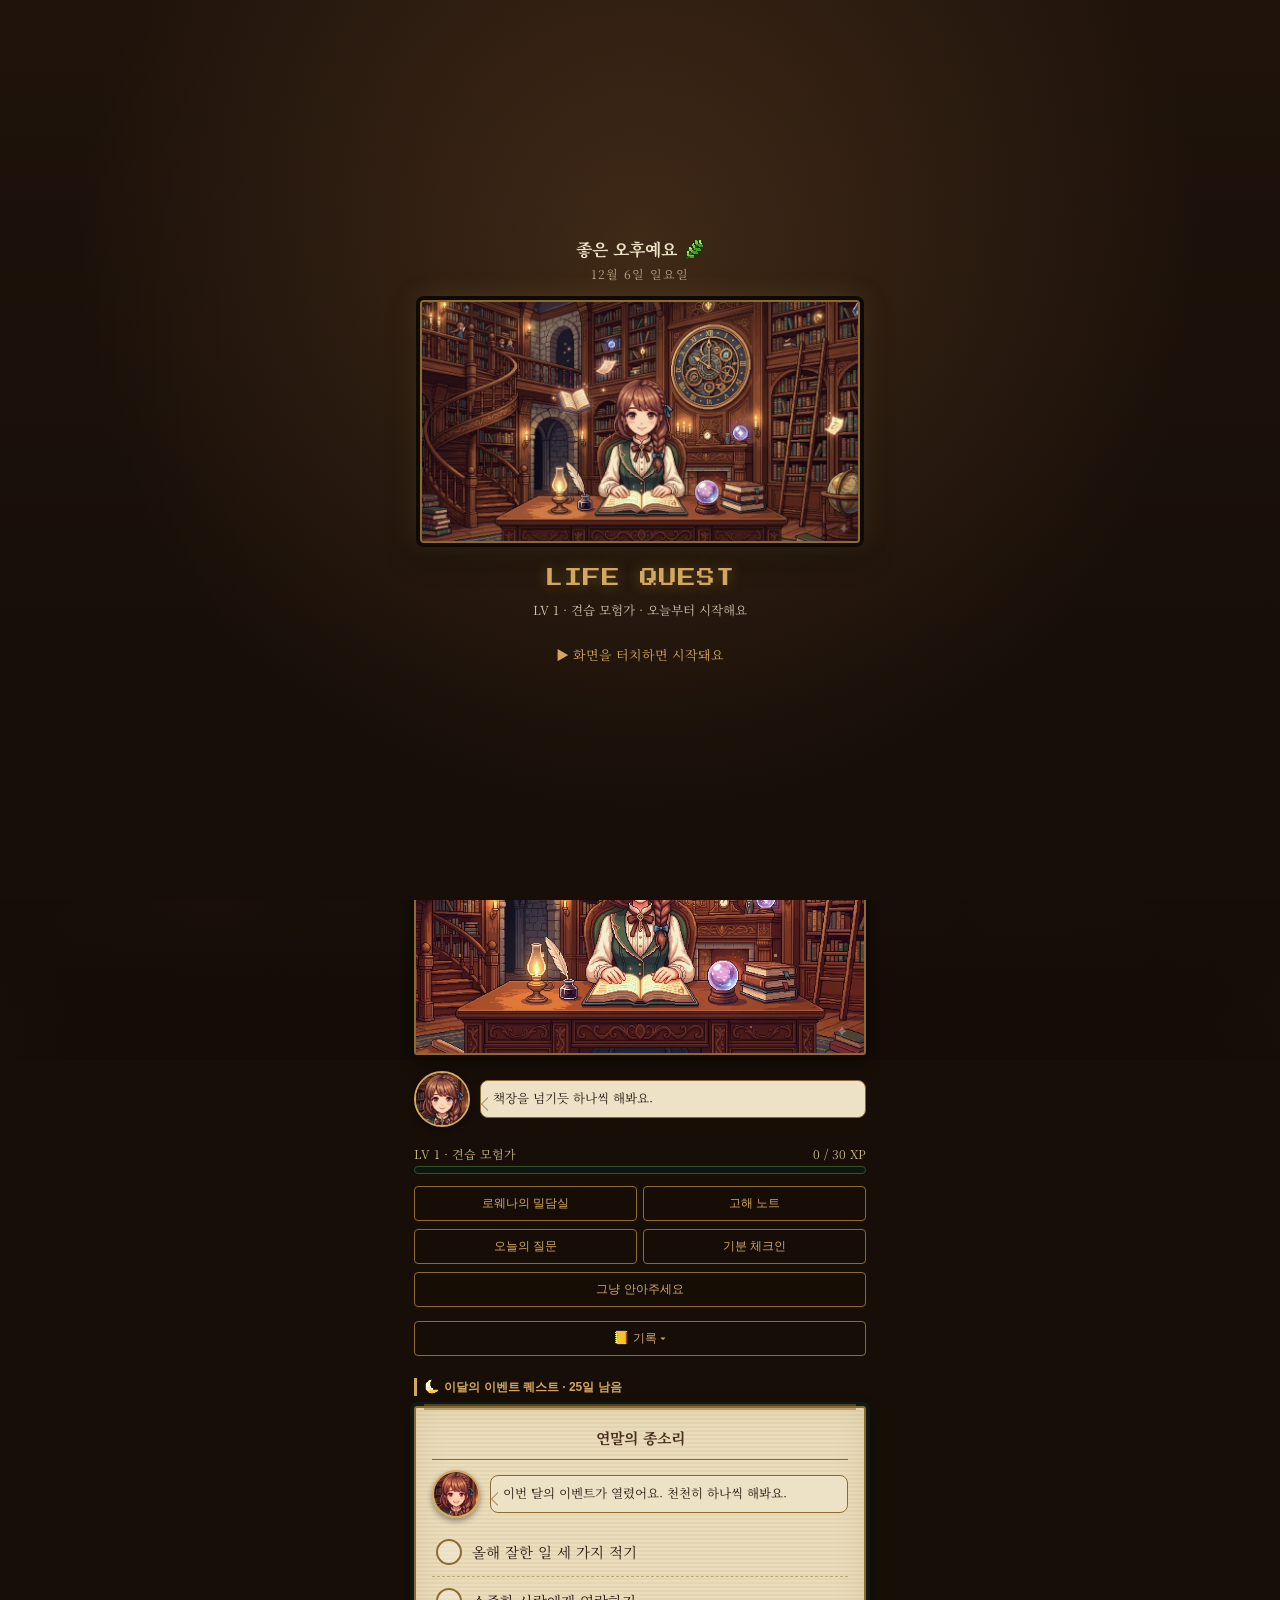
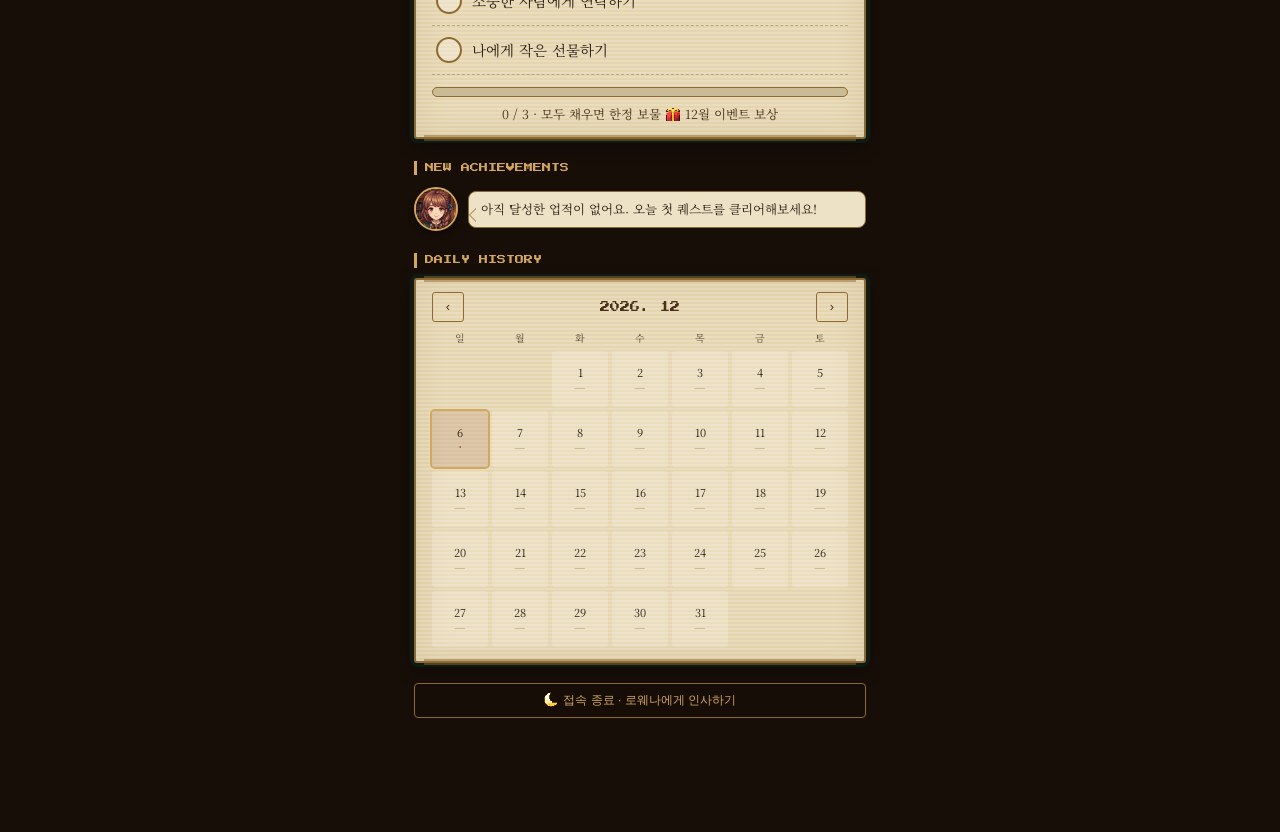
==== commit 92a98e23: "밤 일기 다시 보기: 달력 점, 날짜 창의 밤의 한 줄, 1년 전 오늘 (업데이트 묶음 작업 중) Co-Authored-By: Claude Opus 5.5 <noreply@anth" ====
--- a/index.html
+++ b/index.html
@@ -596,6 +596,7 @@
 <script src="seasons.js"></script>
 <script src="spring.js"></script>
 <script src="summer.js"></script>
+<script src="memories.js"></script>
 <script src="health.js"></script>
 
 
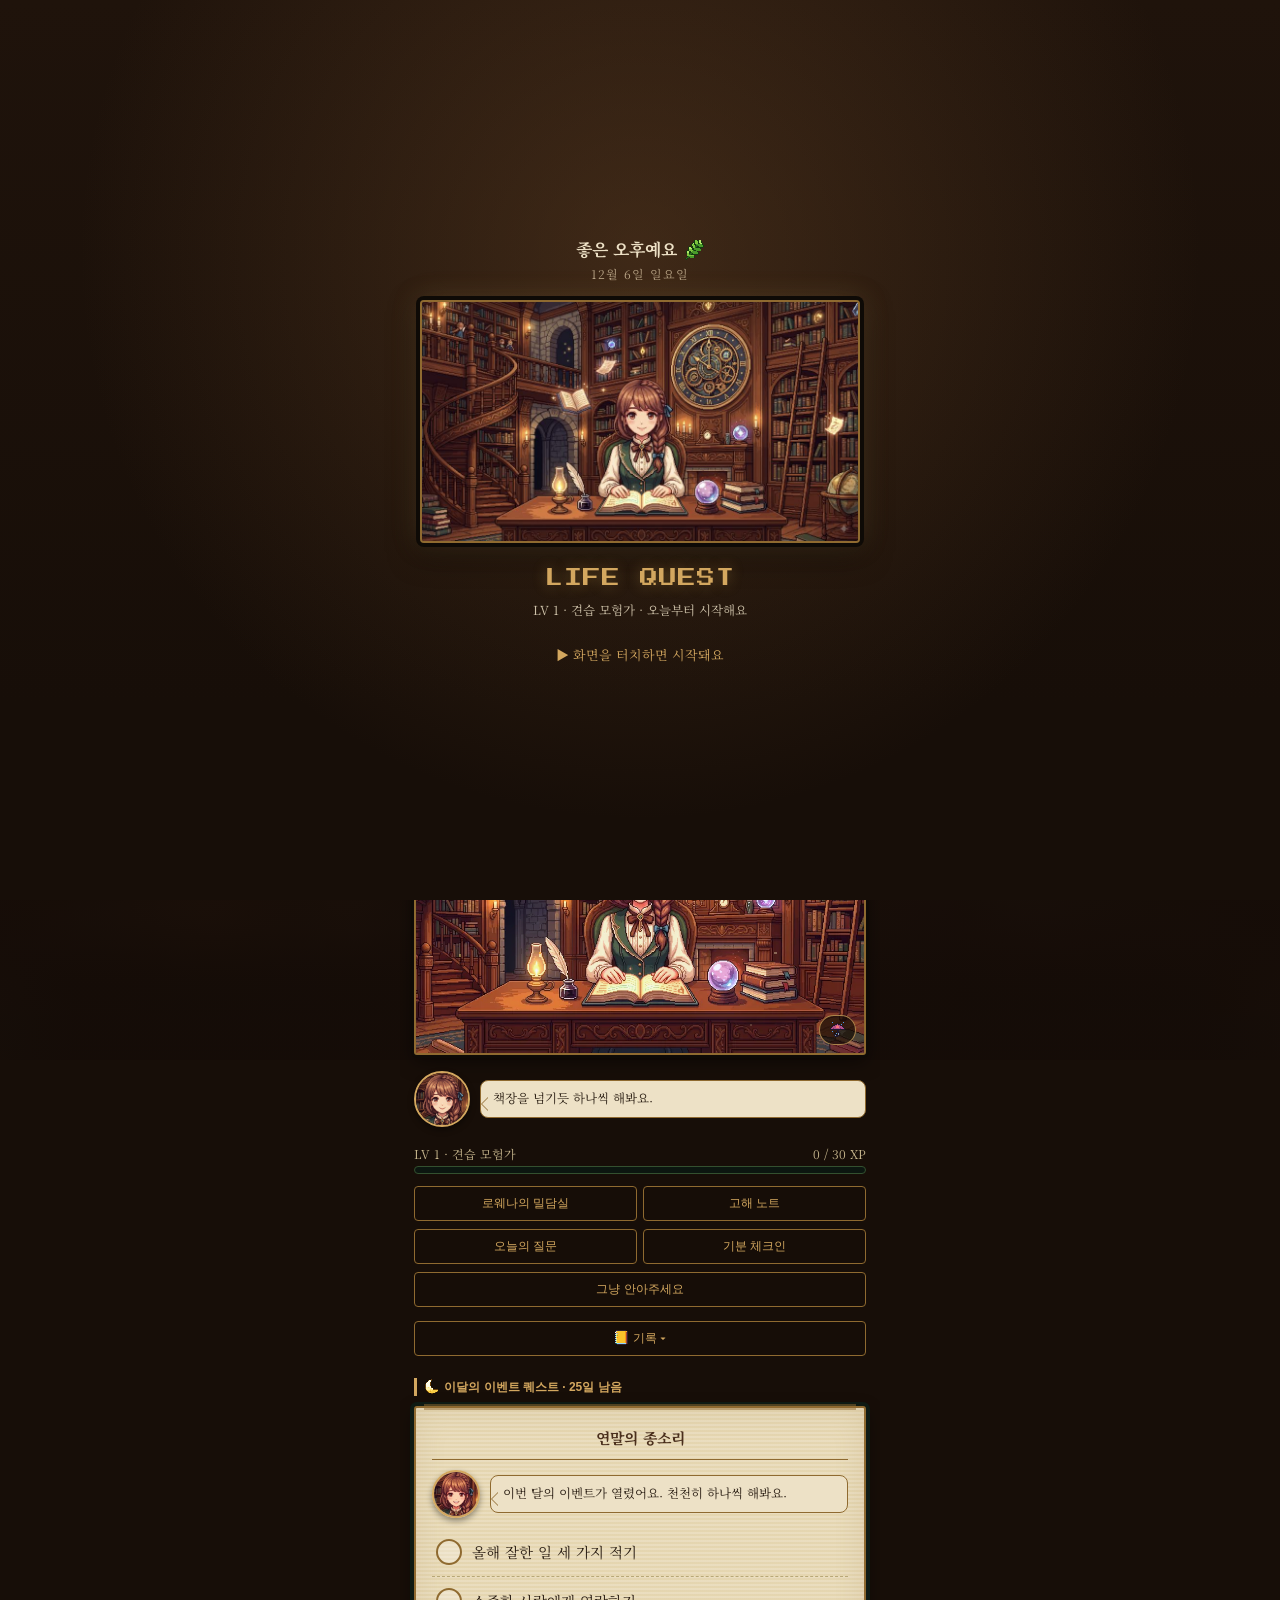
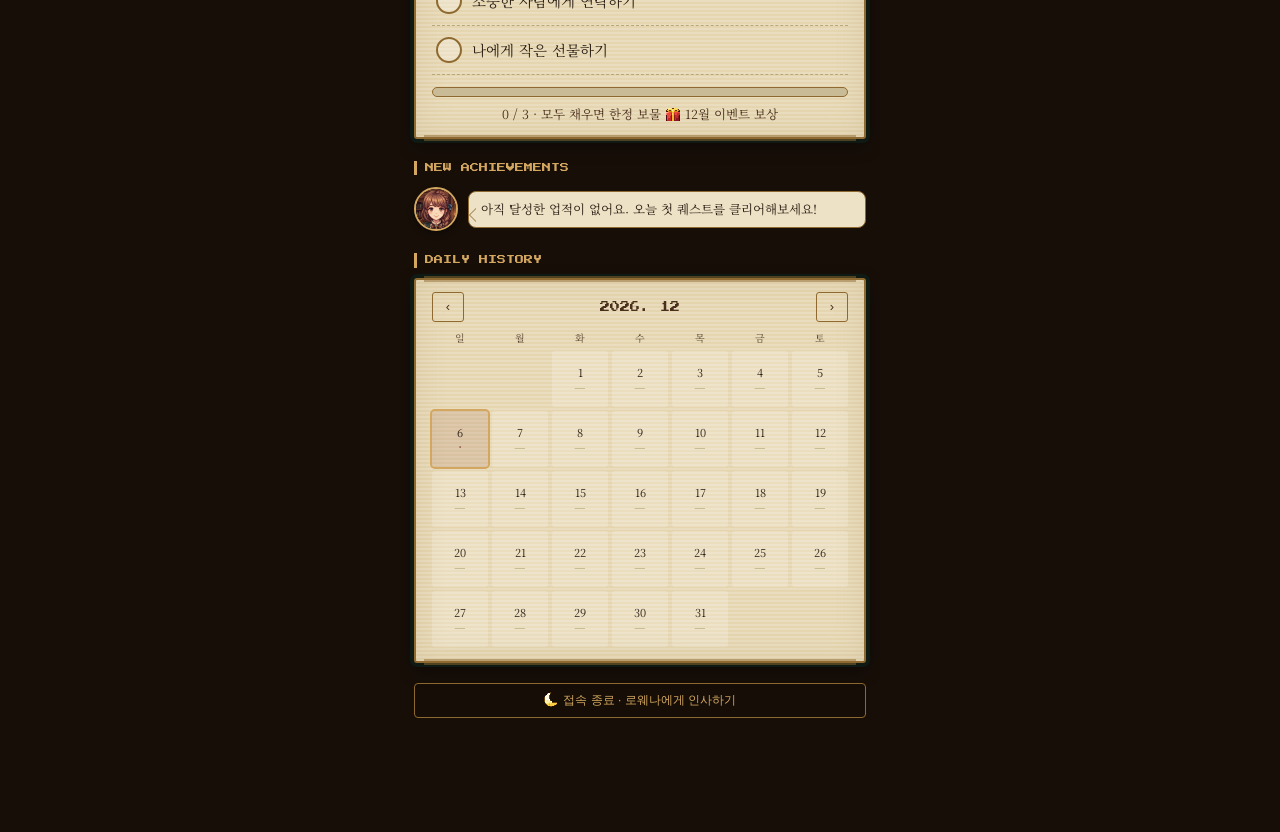
==== commit 4b41993f: "비 오는 날 서재: 홈 그림 ☔ 버튼, 창밖 도트 비, 로웨나 인사 (업데이트 묶음 작업 중) Co-Authored-By: Claude Opus 5.5 <noreply@anthro" ====
--- a/index.html
+++ b/index.html
@@ -597,6 +597,7 @@
 <script src="spring.js"></script>
 <script src="summer.js"></script>
 <script src="memories.js"></script>
+<script src="rain.js"></script>
 <script src="health.js"></script>
 
 
--- a/style.css
+++ b/style.css
@@ -154,3 +154,13 @@
 .treasure-row>span:last-child .ghost-btn{padding:8px 10px;white-space:nowrap}
 .treasure-row .t{min-width:0;padding-right:6px}
 .wish-n em{font-style:normal;min-width:0}
+/* 주간 편지 머리: 7일 도트 줄 */
+.wk-box{margin:6px 0 10px;padding:10px 8px 8px;border:1px solid rgba(143,106,48,.45);border-radius:6px;background:rgba(255,255,255,.25)}
+.wk-row{display:flex;justify-content:space-between;gap:4px}
+.wk-c{flex:1;display:flex;flex-direction:column;align-items:center;gap:4px;font-size:10.5px;color:var(--ink-soft)}
+.wk-d{display:flex;align-items:center;justify-content:center;width:24px;height:24px;font-style:normal;font-size:12px;border-radius:3px;background:rgba(43,31,20,.08);box-shadow:inset 0 0 0 1px rgba(143,106,48,.25)}
+.wk-d.wk-g{background:#f3d88a;box-shadow:inset -2px -2px 0 #c9a24d,inset 2px 2px 0 #fff2c4}
+.wk-d.wk-s{background:#8f7cc4;box-shadow:inset -2px -2px 0 #6c5aa3}
+.wk-d.wk-p{background:#3a3054;color:#cdb8ff}
+.wk-sum{margin-top:8px;text-align:center;font-family:'Noto Sans KR',sans-serif;font-size:12px;font-weight:500;line-height:1.6;color:var(--brown)}
+.modal-box .cfb{color:var(--brown);border-color:var(--gold-d)}
